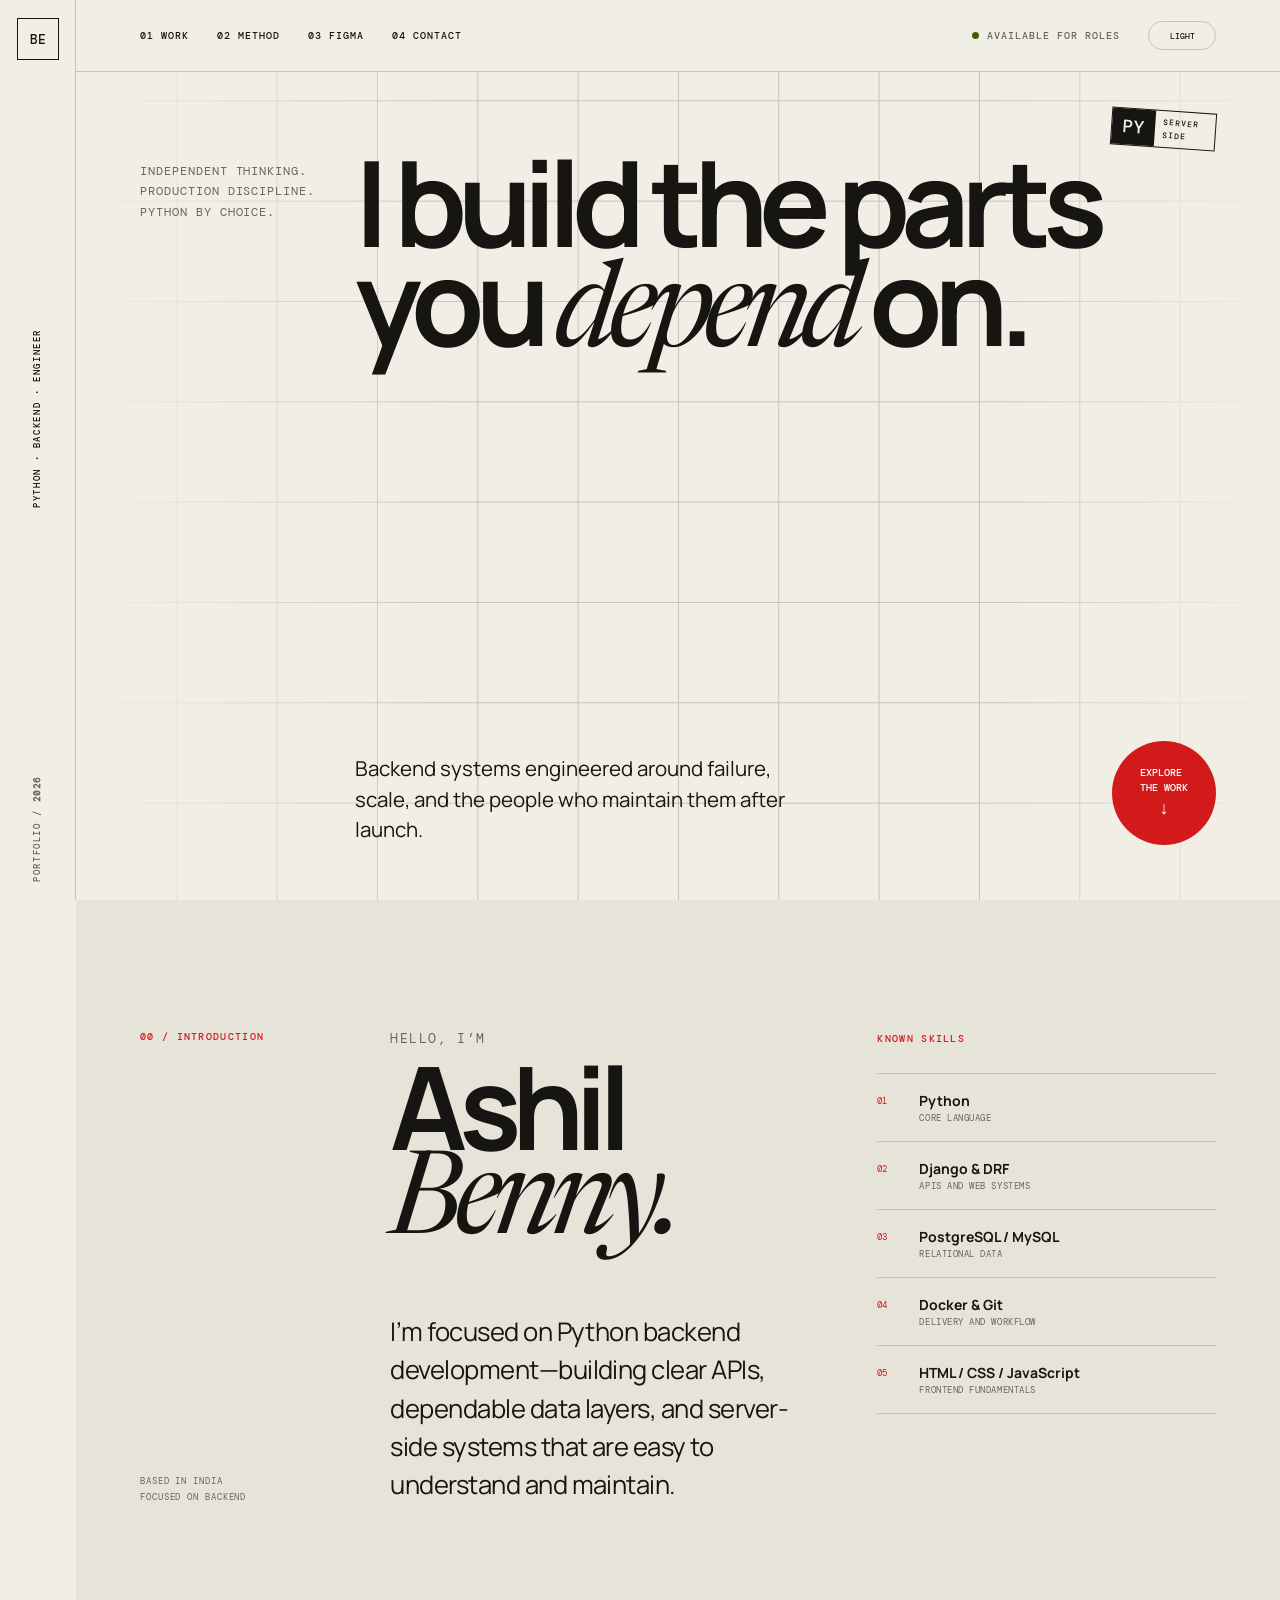
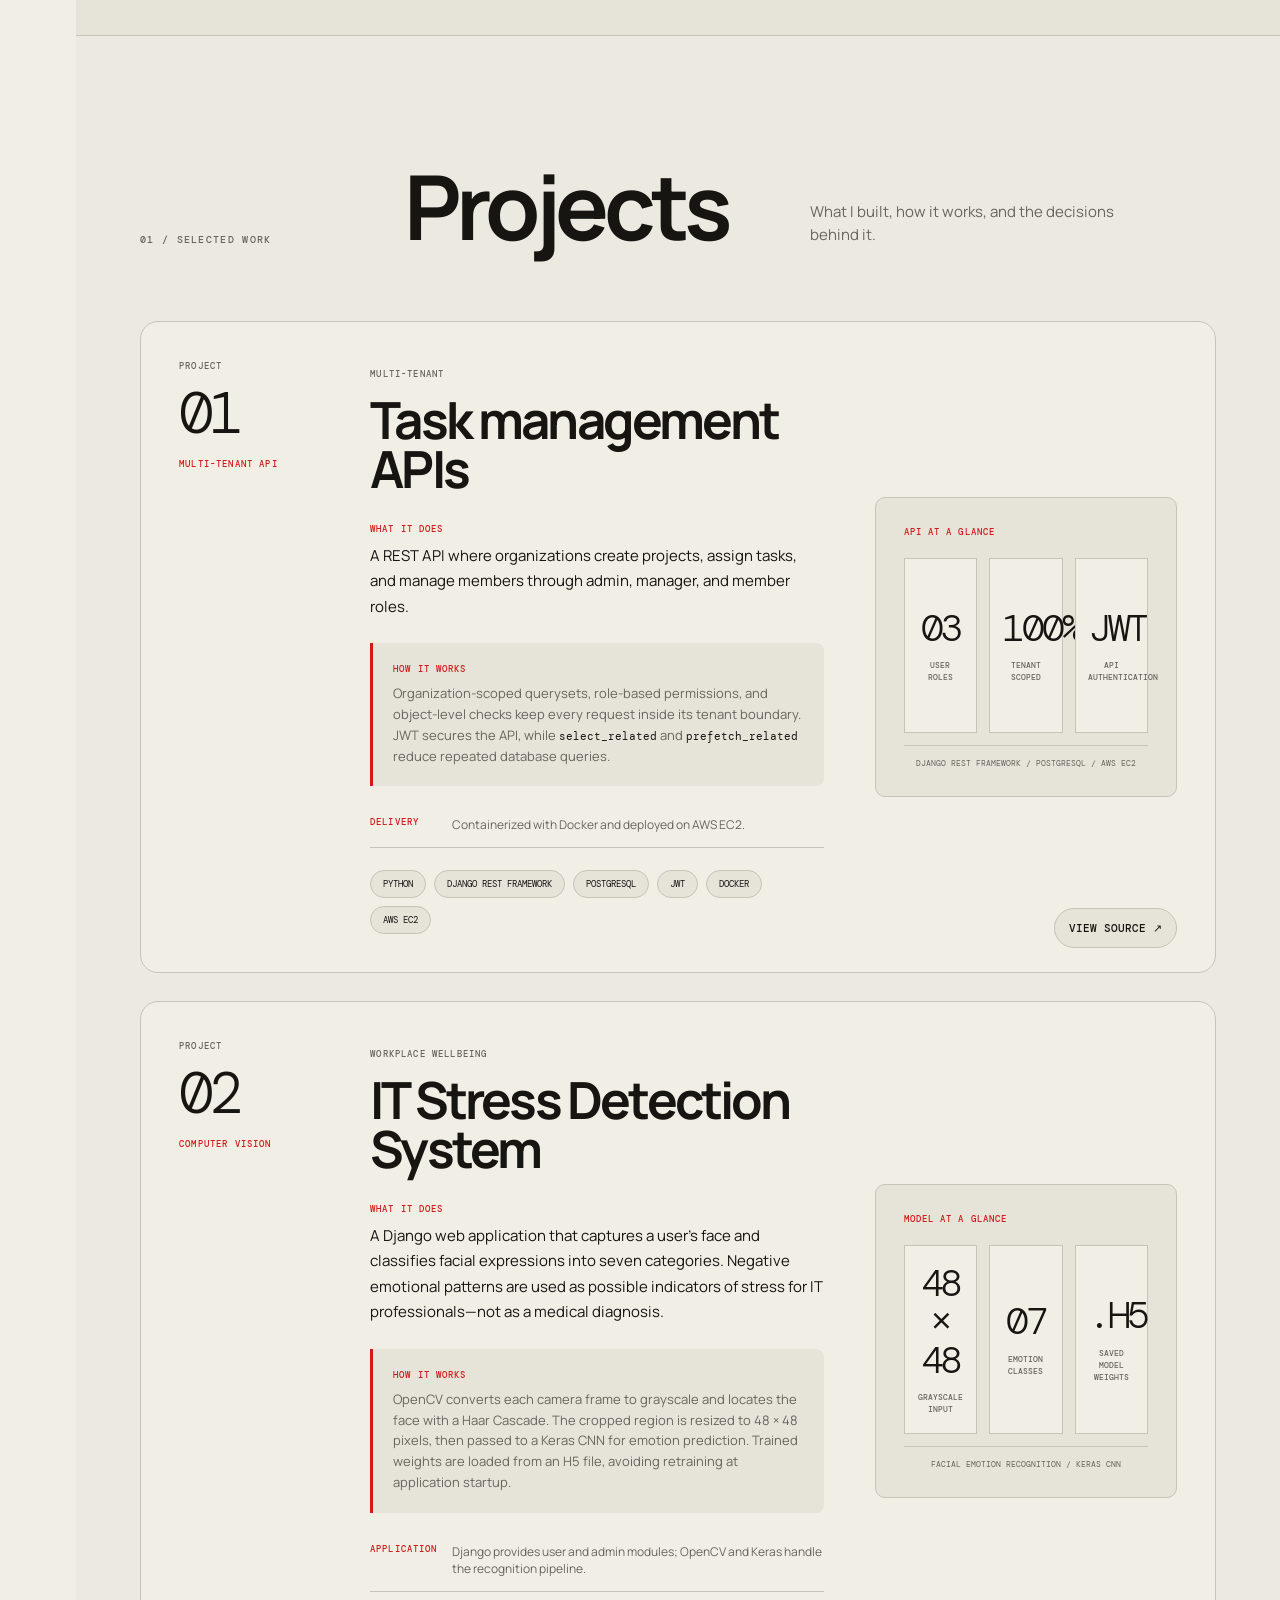
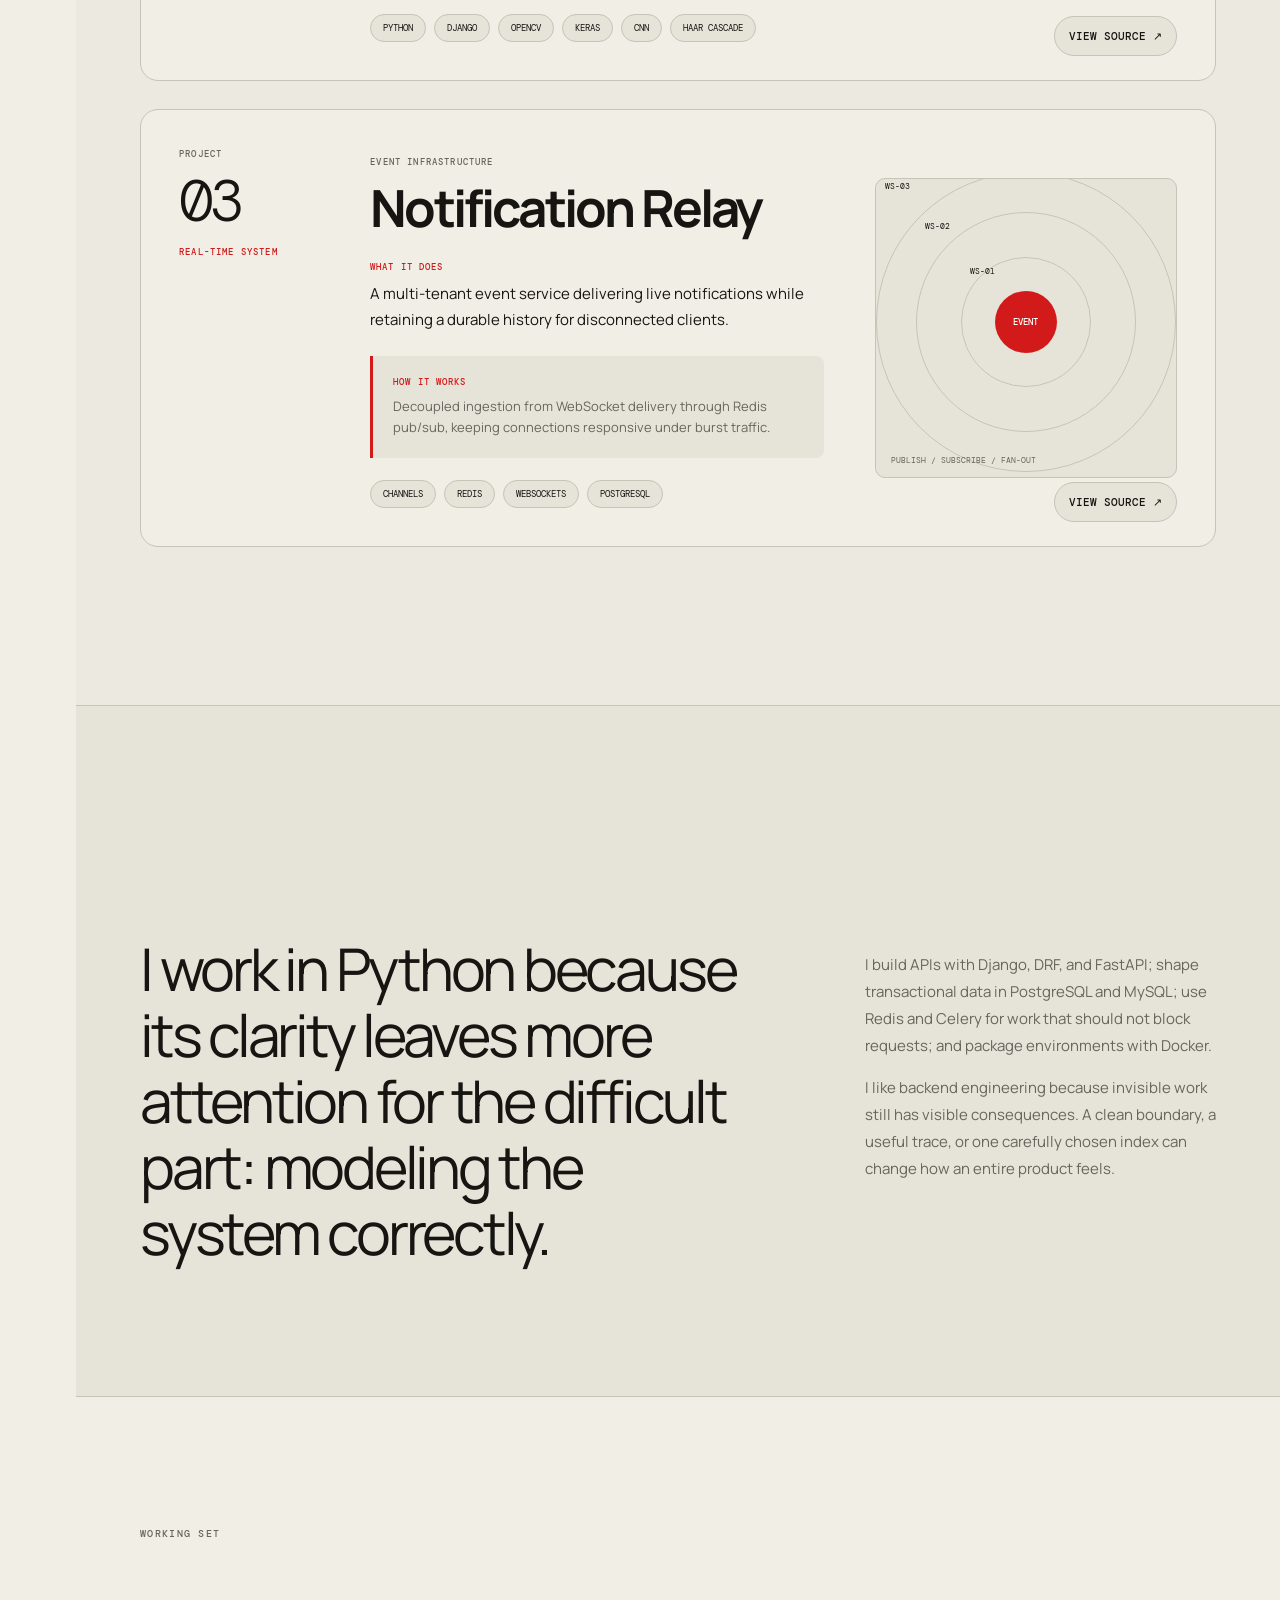
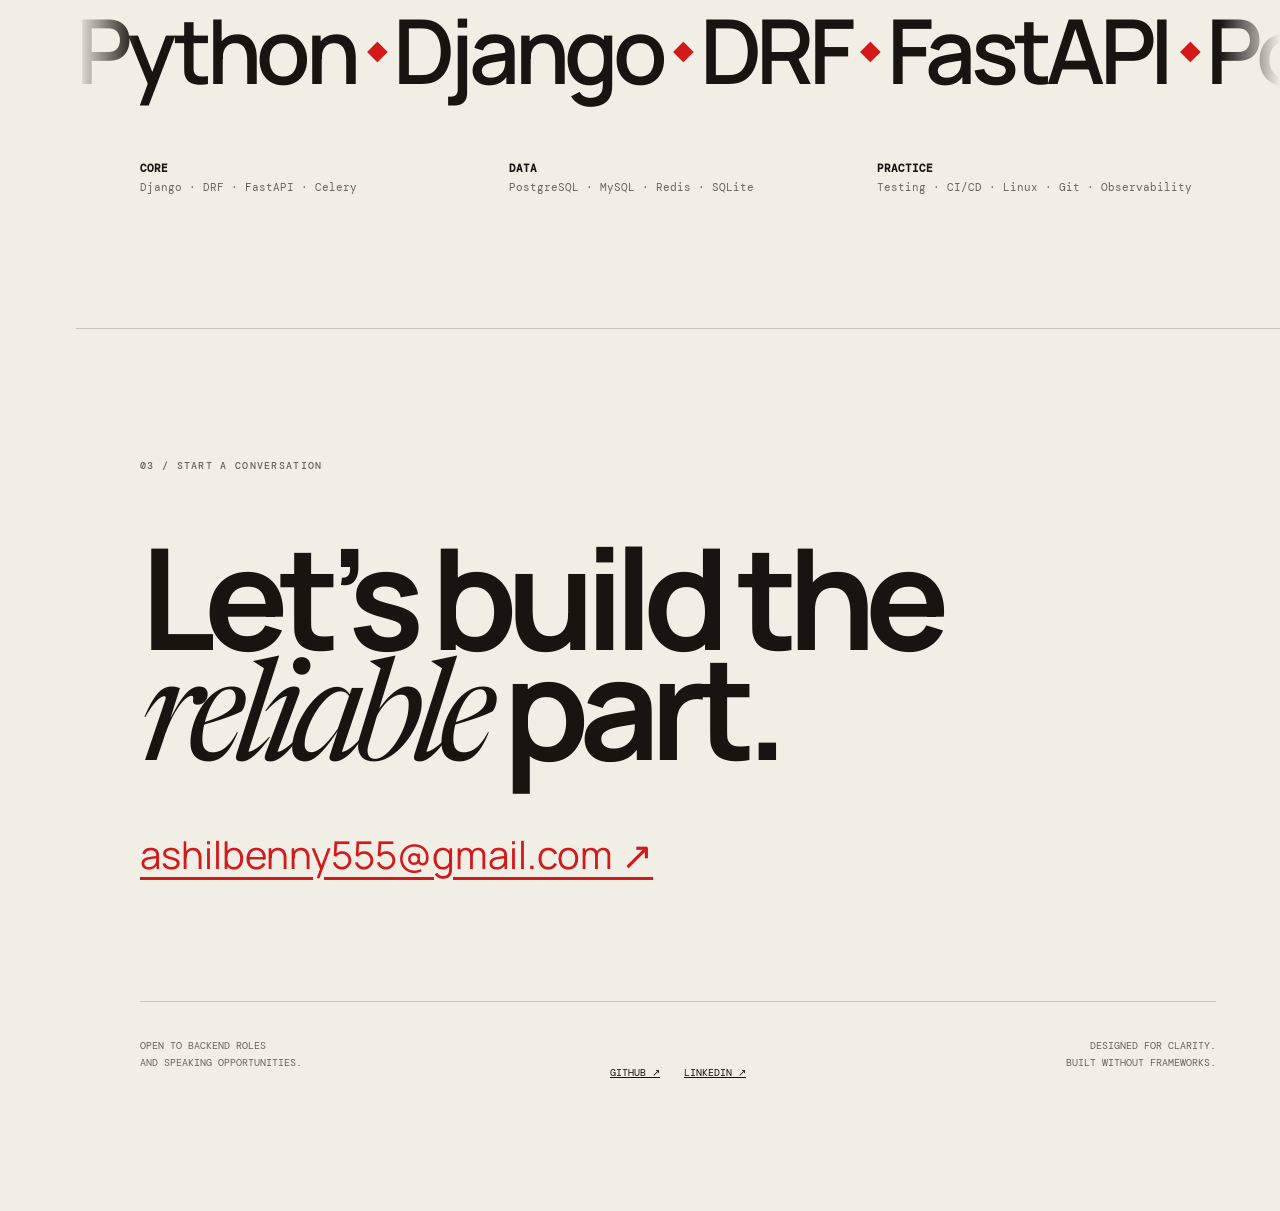
==== index.html @ 603b6c1c "first commit" ====
<!doctype html><html lang="en" data-theme="dark"><head>
<meta charset="UTF-8"><meta name="viewport" content="width=device-width,initial-scale=1"><meta name="description" content="Python backend engineer designing reliable APIs, SaaS platforms, and real-time systems."><meta name="theme-color" content="#11100e"><title>Backend Engineer — Selected Systems</title><link rel="stylesheet" href="styles.css"><script>document.documentElement.dataset.theme=localStorage.getItem('portfolio-theme')||(matchMedia('(prefers-color-scheme:light)').matches?'light':'dark')</script><script src="script.js" defer></script></head><body>
<a class="skip-link" href="#main">Skip to work</a><aside class="rail"><a href="#home">BE</a><p>Python · Backend · Engineer</p><span>Portfolio / <b id="year"></b></span></aside>
<header><nav><a href="#projects">01 Work</a><a href="#about">02 Method</a><a href="designs.html">03 Figma</a><a href="#contact">04 Contact</a></nav><div class="head-actions"><small><i></i> Available for roles</small><button class="theme-toggle" aria-label="Switch theme"><span>LIGHT</span><span>DARK</span></button></div></header>
<main id="main"><section class="hero" id="home"><p class="hero-note reveal">Independent thinking.<br>Production discipline.<br>Python by choice.</p><h1 class="reveal">I build the parts<br>you <em>depend</em> on.</h1><div class="hero-bottom reveal"><p>Backend systems engineered around failure, scale, and the people who maintain them after launch.</p><a href="#projects">Explore<br>the work <b>↓</b></a></div><div class="stamp"><b>PY</b><small>SERVER<br>SIDE</small></div></section>
<!--<section class="manifesto reveal"><p>Not a gallery of interfaces.</p><p>A record of decisions: where data lives, how failures recover, and why the system stays understandable.</p></section> -->
<section class="introduction" id="introduction">
  <div class="intro-label reveal"><p>00 / Introduction</p><span>Based in India<br>Focused on backend</span></div>
  <div class="intro-copy reveal">
    <p class="hello">Hello, I’m</p>
    <h2>Ashil<br><em>Benny.</em></h2>
    <p class="intro-lead">I’m focused on Python backend development—building clear APIs, dependable data layers, and server-side systems that are easy to understand and maintain.</p>
  </div>
  <aside class="known-skills reveal" aria-label="Known skills">
    <p>Known skills</p>
    <ol>
      <li><span>01</span><b>Python</b><small>Core language</small></li>
      <li><span>02</span><b>Django &amp; DRF</b><small>APIs and web systems</small></li>
      <li><span>03</span><b>PostgreSQL / MySQL</b><small>Relational data</small></li>
      <li><span>04</span><b>Docker &amp; Git</b><small>Delivery and workflow</small></li>
      <li><span>05</span><b>HTML / CSS / JavaScript</b><small>Frontend fundamentals</small></li>
    </ol>
  </aside>
</section>
<section class="projects" id="projects"><div class="section-intro project-intro reveal"><p>01 / Selected work</p><h2>Projects</h2><small>What I built, how it works, and the decisions behind it.</small></div>
<article class="case reveal"><div class="case-id"><span>Project</span><strong>01</strong><small>MULTI-TENANT API</small></div><div class="case-copy"><label>Multi-tenant</label><h3>Task management APIs</h3><p class="project-summary"><b>What it does</b>A REST API where organizations create projects, assign tasks, and manage members through admin, manager, and member roles.</p><p class="decision"><b>How it works</b>Organization-scoped querysets, role-based permissions, and object-level checks keep every request inside its tenant boundary. JWT secures the API, while <code>select_related</code> and <code>prefetch_related</code> reduce repeated database queries.</p><div class="delivery-note"><span>Delivery</span><p>Containerized with Docker and deployed on AWS EC2.</p></div><ul aria-label="Technology stack"><li>Python</li><li>Django REST Framework</li><li>PostgreSQL</li><li>JWT</li><li>Docker</li><li>AWS EC2</li></ul></div><div class="map emotion-summary" aria-label="Task management API summary"><p>API at a glance</p><div><strong>03</strong><span>User roles</span></div><div><strong>100%</strong><span>Tenant scoped</span></div><div><strong>JWT</strong><span>API authentication</span></div><small>DJANGO REST FRAMEWORK / POSTGRESQL / AWS EC2</small></div><a class="source" href="https://github.com/Ashil7/task-saas" target="_blank" rel="noreferrer">View source ↗</a></article>
<article class="case reveal"><div class="case-id"><span>Project</span><strong>02</strong><small>COMPUTER VISION</small></div><div class="case-copy"><label>Workplace wellbeing</label><h3>IT Stress Detection System</h3><p class="project-summary"><b>What it does</b>A Django web application that captures a user’s face and classifies facial expressions into seven categories. Negative emotional patterns are used as possible indicators of stress for IT professionals—not as a medical diagnosis.</p><p class="decision"><b>How it works</b>OpenCV converts each camera frame to grayscale and locates the face with a Haar Cascade. The cropped region is resized to 48 × 48 pixels, then passed to a Keras CNN for emotion prediction. Trained weights are loaded from an H5 file, avoiding retraining at application startup.</p><div class="delivery-note"><span>Application</span><p>Django provides user and admin modules; OpenCV and Keras handle the recognition pipeline.</p></div><ul aria-label="Technology stack"><li>Python</li><li>Django</li><li>OpenCV</li><li>Keras</li><li>CNN</li><li>Haar Cascade</li></ul></div><div class="map emotion-summary" aria-label="Emotion recognition model summary"><p>Model at a glance</p><div><strong>48 × 48</strong><span>Grayscale input</span></div><div><strong>07</strong><span>Emotion classes</span></div><div><strong>.H5</strong><span>Saved model weights</span></div><small>FACIAL EMOTION RECOGNITION / KERAS CNN</small></div><a class="source" href="https://github.com/Ashil7/Stress-Detection-in-IT-Professionals." target="_blank" rel="noreferrer">View source ↗</a></article>
<article class="case reveal"><div class="case-id"><span>Project</span><strong>03</strong><small>REAL-TIME SYSTEM</small></div><div class="case-copy"><label>Event infrastructure</label><h3>Notification Relay</h3><p class="project-summary"><b>What it does</b>A multi-tenant event service delivering live notifications while retaining a durable history for disconnected clients.</p><p class="decision"><b>How it works</b>Decoupled ingestion from WebSocket delivery through Redis pub/sub, keeping connections responsive under burst traffic.</p><ul aria-label="Technology stack"><li>Channels</li><li>Redis</li><li>WebSockets</li><li>PostgreSQL</li></ul></div><div class="map pulse" aria-label="Notification fan-out architecture"><strong>EVENT</strong><span class="o1">WS-01</span><span class="o2">WS-02</span><span class="o3">WS-03</span><small>PUBLISH / SUBSCRIBE / FAN-OUT</small></div><a class="source" href="https://github.com/your-username" target="_blank" rel="noreferrer">View source ↗</a></article>
</section>
<section class="method" id="about"><div class="profile reveal"><p>I work in Python because its clarity leaves more attention for the difficult part: modeling the system correctly.</p><div><p>I build APIs with Django, DRF, and FastAPI; shape transactional data in PostgreSQL and MySQL; use Redis and Celery for work that should not block requests; and package environments with Docker.</p><p>I like backend engineering because invisible work still has visible consequences. A clean boundary, a useful trace, or one carefully chosen index can change how an entire product feels.</p></div></div></section>
<section class="toolkit reveal"><p>Working set</p><div class="marquee" tabindex="0" aria-label="Working skills and tools"><div class="marquee-track"><div class="marquee-group"><span>Python</span><i>◆</i><span>Django</span><i>◆</i><span>DRF</span><i>◆</i><span>FastAPI</span><i>◆</i><span>PostgreSQL</span><i>◆</i><span>MySQL</span><i>◆</i><span>Redis</span><i>◆</i><span>Celery</span><i>◆</i><span>Docker</span><i>◆</i><span>AWS</span><i>◆</i><span>Pytest</span><i>◆</i><span>Git</span><i>◆</i></div><div class="marquee-group" aria-hidden="true"><span>Python</span><i>◆</i><span>Django</span><i>◆</i><span>DRF</span><i>◆</i><span>FastAPI</span><i>◆</i><span>PostgreSQL</span><i>◆</i><span>MySQL</span><i>◆</i><span>Redis</span><i>◆</i><span>Celery</span><i>◆</i><span>Docker</span><i>◆</i><span>AWS</span><i>◆</i><span>Pytest</span><i>◆</i><span>Git</span><i>◆</i></div></div></div><aside><p><b>Core</b>Django · DRF · FastAPI · Celery</p><p><b>Data</b>PostgreSQL · MySQL · Redis · SQLite</p><p><b>Practice</b>Testing · CI/CD · Linux · Git · Observability</p></aside></section>
<section class="contact" id="contact"><p>03 / Start a conversation</p><h2>Let’s build the<br><em>reliable</em> part.</h2><a class="email" href="mailto:ashilbenny555@gmail.com">ashilbenny555@gmail.com ↗</a><footer><p>Open to backend roles<br>and speaking opportunities.</p><nav><a href="https://github.com/Ashil7">GitHub ↗</a><a href="https://linkedin.com/in/ashil-benny">LinkedIn ↗</a></nav><p>Designed for clarity.<br>Built without frameworks.</p></footer></section></main></body></html>
---- styles.css ----
@import url('https://fonts.googleapis.com/css2?family=DM+Mono:wght@300;400;500&family=Manrope:wght@400;500;600;700&family=Newsreader:ital,opsz,wght@1,6..72,400&display=swap');
:root{color-scheme:dark;--paper:#11100e;--ink:#f0ede4;--dim:#a6a299;--rule:#37342e;--panel:#191815;--signal:#16bc35;--lime:#c7ff45;--rail:76px;--pad:clamp(24px,5vw,76px)}[data-theme=light]{color-scheme:light;--paper:#f0eee5;--ink:#161511;--dim:#68655d;--rule:#c7c3b7;--panel:#e6e3d9;--signal:#d21a1a;--lime:#405f00}*{box-sizing:border-box}html{scroll-behavior:smooth;scroll-padding-top:80px}body{margin:0;background:var(--paper);color:var(--ink);font-family:Manrope,system-ui,sans-serif;transition:.25s}a{color:inherit}.skip-link{position:fixed;top:-80px;left:90px;z-index:100;background:var(--lime);color:#111;padding:12px}.skip-link:focus{top:12px}.rail{position:fixed;inset:0 auto 0 0;width:var(--rail);z-index:30;border-right:1px solid var(--rule);background:var(--paper);display:flex;align-items:center;flex-direction:column;padding:18px 0}.rail>a{display:grid;place-items:center;width:42px;height:42px;border:1px solid;text-decoration:none;font:500 13px DM Mono}.rail p,.rail>span{writing-mode:vertical-rl;transform:rotate(180deg);text-transform:uppercase;letter-spacing:.18em;font:500 9px/1.4 DM Mono}.rail p{margin:auto}.rail>span{color:var(--dim)}header{position:fixed;left:var(--rail);right:0;top:0;z-index:25;height:72px;border-bottom:1px solid var(--rule);background:color-mix(in srgb,var(--paper) 90%,transparent);backdrop-filter:blur(12px);display:flex;align-items:center;justify-content:space-between;padding:0 var(--pad)}header nav{display:flex;gap:28px}header nav a,header small{font:500 10px DM Mono;text-transform:uppercase;letter-spacing:.1em;text-decoration:none}header nav a:hover{color:var(--signal)}.head-actions{display:flex;align-items:center;gap:28px}.head-actions small{display:flex;gap:8px;align-items:center;color:var(--dim)}.head-actions i{width:7px;height:7px;border-radius:50%;background:var(--lime)}.theme-toggle{position:relative;width:68px;height:29px;border:1px solid var(--rule);border-radius:20px;background:none;color:var(--ink);cursor:pointer;overflow:hidden;font:500 8px DM Mono}.theme-toggle span{position:absolute;inset:0;display:grid;place-items:center;transition:.25s}[data-theme=dark] .theme-toggle span:first-child{transform:translateY(100%)}[data-theme=light] .theme-toggle span:last-child{transform:translateY(-100%)}main{margin-left:var(--rail)}
.hero{position:relative;min-height:100svh;padding:clamp(130px,17vh,190px) var(--pad) 55px;display:grid;grid-template-columns:1fr 4fr;grid-template-rows:1fr auto;overflow:hidden;background-image:linear-gradient(var(--rule) 1px,transparent 1px),linear-gradient(90deg,var(--rule) 1px,transparent 1px);background-size:calc((100vw - var(--rail))/12) calc((100vw - var(--rail))/12)}.hero:before{content:'';position:absolute;inset:0;background:linear-gradient(90deg,var(--paper),transparent 32%,transparent 75%,var(--paper));pointer-events:none}.hero-note,.hero h1,.hero-bottom{position:relative;z-index:1}.hero-note{margin:8px 30px 0 0;color:var(--dim);font:400 clamp(10px,1vw,12px)/1.7 DM Mono;text-transform:uppercase;letter-spacing:.08em}.hero h1{margin:0;max-width:1100px;font-size:clamp(57px,9.3vw,150px);line-height:.83;letter-spacing:-.075em}.hero h1 em,.contact h2 em{font-family:Newsreader,Georgia,serif;font-weight:400}.hero-bottom{grid-column:2;display:flex;justify-content:space-between;align-items:end;margin-top:70px}.hero-bottom>p{max-width:470px;margin:0;font-size:clamp(16px,1.6vw,22px);line-height:1.5}.hero-bottom>a{width:104px;height:104px;flex:none;border-radius:50%;background:var(--signal);color:white;display:flex;flex-direction:column;align-items:center;justify-content:center;text-decoration:none;text-transform:uppercase;font:500 10px/1.5 DM Mono;transition:.25s}.hero-bottom>a:hover{transform:rotate(-8deg) scale(1.05)}.hero-bottom b{font-size:18px}.stamp{position:absolute;right:var(--pad);top:110px;width:105px;height:38px;display:flex;border:1px solid;transform:rotate(4deg)}.stamp b{display:grid;place-items:center;width:43px;background:var(--ink);color:var(--paper);font:500 18px DM Mono}.stamp small{padding:5px 8px;font:500 8px/1.6 DM Mono;letter-spacing:.12em}.manifesto{display:grid;grid-template-columns:1fr 2fr;border-block:1px solid var(--rule);padding:32px var(--pad);gap:50px;background:var(--lime);color:#15180d}.manifesto p{margin:0}.manifesto p:first-child{text-transform:uppercase;font:500 10px DM Mono;letter-spacing:.12em}.manifesto p:last-child{font-size:clamp(20px,2.5vw,34px);line-height:1.25;letter-spacing:-.03em}
.introduction{display:grid;grid-template-columns:.55fr 1.25fr 1fr;gap:clamp(30px,5vw,80px);padding:130px var(--pad);border-bottom:1px solid var(--rule);background:var(--panel)}.intro-label{display:flex;flex-direction:column;justify-content:space-between}.intro-label p,.known-skills>p{margin:0;text-transform:uppercase;letter-spacing:.13em;color:var(--signal);font:500 10px DM Mono}.intro-label span{color:var(--dim);text-transform:uppercase;font:400 9px/1.7 DM Mono;letter-spacing:.1em}.hello{margin:0 0 18px;color:var(--dim);font:400 13px DM Mono;text-transform:uppercase;letter-spacing:.12em}.intro-copy h2{margin:0;font-size:clamp(68px,9vw,132px);line-height:.72;letter-spacing:-.075em}.intro-copy h2 em{font-family:Newsreader,Georgia,serif;font-weight:400}.intro-lead{max-width:650px;margin:65px 0 0;font-size:clamp(18px,2vw,26px);line-height:1.5;letter-spacing:-.02em}.known-skills{padding-top:2px}.known-skills ol{margin:28px 0 0;padding:0;list-style:none;border-top:1px solid var(--rule)}.known-skills li{display:grid;grid-template-columns:30px 1fr;gap:2px 12px;padding:17px 0;border-bottom:1px solid var(--rule)}.known-skills li span{grid-row:1/3;color:var(--signal);font:400 9px DM Mono;padding-top:4px}.known-skills li b{font-size:14px}.known-skills li small{color:var(--dim);font:400 9px DM Mono;text-transform:uppercase;letter-spacing:.06em}.projects,.method,.toolkit,.speaking,.contact{padding:130px var(--pad)}.section-intro{display:grid;grid-template-columns:1fr 2fr 1fr;align-items:end;margin-bottom:75px}.section-intro>p,.toolkit>p,.speaking>p,.contact>p{margin:0;text-transform:uppercase;letter-spacing:.13em;color:var(--dim);font:500 10px DM Mono}.section-intro h2{margin:0;font-size:clamp(52px,7vw,100px);line-height:.9;letter-spacing:-.06em}.section-intro small{color:var(--dim)}.case{position:relative;min-height:530px;display:grid;grid-template-columns:.65fr 1.35fr 1.2fr;border-top:1px solid var(--rule);padding:38px 0 70px;gap:clamp(25px,4vw,65px)}.case-id{display:flex;flex-direction:column}.case-id span,.case-id small,.case-copy label{font:500 9px DM Mono;text-transform:uppercase;letter-spacing:.13em;color:var(--dim)}.case-id strong{font:300 clamp(52px,7vw,92px)/1 DM Mono;letter-spacing:-.08em;margin:10px 0}.case-id small{color:var(--signal)}.case-copy h3{margin:20px 0 24px;font-size:clamp(36px,4.5vw,66px);line-height:.95;letter-spacing:-.055em}.case-copy>p:not(.decision){font-size:16px;line-height:1.65}.decision{margin-top:32px;padding:20px 0;border-block:1px solid var(--rule);color:var(--dim);font-size:13px;line-height:1.6}.decision b{display:block;color:var(--signal);text-transform:uppercase;letter-spacing:.12em;font:500 9px DM Mono;margin-bottom:8px}.case-copy ul{display:flex;flex-wrap:wrap;gap:8px;margin:25px 0 0;padding:0;list-style:none}.case-copy li{border:1px solid var(--rule);border-radius:30px;padding:7px 12px;font:400 9px DM Mono;text-transform:uppercase}.map{position:relative;min-height:330px;border:1px solid var(--rule);background-color:var(--panel);background-image:radial-gradient(var(--rule) .7px,transparent .7px);background-size:14px 14px}.source{position:absolute;right:0;bottom:22px;font:500 11px DM Mono;text-transform:uppercase;text-underline-offset:6px}.flow span{position:absolute;padding:8px 10px;border:1px solid;background:var(--panel);font:500 8px DM Mono}.flow span:nth-of-type(1){left:7%;top:20%}.flow span:nth-of-type(2){left:41%;top:20%;color:var(--signal)}.flow span:nth-of-type(3){right:7%;top:20%}.flow span:nth-of-type(4){left:41%;bottom:21%}.flow span:nth-of-type(5){right:7%;bottom:21%}.flow i{position:absolute;top:25%;left:25%;width:16%;border-top:1px solid}.flow i:nth-of-type(2){left:57%;width:20%}.flow>b{position:absolute;left:49%;top:29%;height:45%;border-left:1px solid}.map>small{position:absolute;left:15px;bottom:12px;font:8px DM Mono;color:var(--dim)}.pulse>strong{position:absolute;left:50%;top:48%;transform:translate(-50%,-50%);display:grid;place-items:center;width:62px;height:62px;border-radius:50%;background:var(--signal);color:white;font:500 9px DM Mono}.pulse>span{position:absolute;left:50%;top:48%;transform:translate(-50%,-50%);border:1px solid var(--rule);border-radius:50%;font:8px DM Mono;padding:8px}.pulse .o1{width:130px;height:130px}.pulse .o2{width:220px;height:220px}.pulse .o3{width:300px;height:300px}.tenants{display:grid;grid-template-rows:1fr auto 1fr;padding:30px}.tenants>span{display:flex;flex-direction:column;justify-content:center;font:500 13px DM Mono}.tenants>span:last-child{text-align:right}.tenants span small{margin-top:15px;color:var(--dim);font:8px DM Mono}.tenants>b{padding:8px;background:var(--signal);color:white;text-align:center;font:500 8px DM Mono;letter-spacing:.15em}.placeholder{color:var(--dim);font:10px DM Mono}
.method{border-top:1px solid var(--rule);background:var(--panel)}.principles{display:grid;grid-template-columns:repeat(3,1fr);border-block:1px solid var(--rule)}.principles article{padding:35px 35px 35px 0;border-right:1px solid var(--rule)}.principles article+article{padding-left:35px}.principles article:last-child{border:0}.principles span{color:var(--signal);font:500 10px DM Mono}.principles h3{margin:50px 0 15px;font-size:24px}.principles p{color:var(--dim);font-size:14px;line-height:1.65}.profile{display:grid;grid-template-columns:1.7fr 1fr;gap:clamp(50px,10vw,160px);padding-top:100px}.profile>p{margin:0;font-size:clamp(32px,4.6vw,68px);line-height:1.12;letter-spacing:-.055em}.profile>div{color:var(--dim);font-size:15px;line-height:1.8}.toolkit{overflow:hidden;border-block:1px solid var(--rule)}.toolkit>div{width:max-content;margin:50px 0;font-size:clamp(46px,7vw,100px);font-weight:600;letter-spacing:-.06em;white-space:nowrap}.toolkit i{margin:0 .35em;color:var(--signal);font:normal .3em DM Mono}.toolkit aside{display:grid;grid-template-columns:repeat(3,1fr);gap:30px}.toolkit aside p{margin:0;color:var(--dim);font:11px/1.8 DM Mono}.toolkit aside b{display:block;color:var(--ink);text-transform:uppercase}.speaking{background:var(--signal);color:white;position:relative}.speaking>p{color:#fff9}.speaking h2{max-width:1000px;margin:55px 0 40px;font-size:clamp(48px,8vw,116px);line-height:.87;letter-spacing:-.065em}.speaking>small{display:block;max-width:570px;font-size:17px;line-height:1.6}.speaking>a{position:absolute;right:var(--pad);bottom:130px;width:135px;height:135px;border:1px solid white;border-radius:50%;display:grid;place-items:center;text-decoration:none;font:500 11px DM Mono;text-transform:uppercase}.contact{min-height:85vh;display:flex;flex-direction:column;justify-content:center}.contact h2{margin:70px 0 45px;font-size:clamp(65px,11vw,170px);line-height:.78;letter-spacing:-.075em}.email{width:max-content;color:var(--signal);font-size:clamp(20px,3vw,40px);text-underline-offset:8px}.contact footer{display:grid;grid-template-columns:1fr 1fr 1fr;align-items:end;margin-top:120px;padding-top:25px;border-top:1px solid var(--rule);color:var(--dim);font:10px/1.7 DM Mono;text-transform:uppercase}.contact footer nav{display:flex;gap:24px;justify-content:center}.contact footer nav a{color:var(--ink)}.contact footer p:last-child{text-align:right}.reveal{opacity:0;transform:translateY(18px);transition:.6s}.reveal.visible{opacity:1;transform:none}:focus-visible{outline:2px solid var(--signal);outline-offset:4px}
@media(max-width:980px){:root{--rail:0px}.rail{display:none}header{left:0}.hero{grid-template-columns:1fr}.hero h1,.hero-bottom{grid-column:1}.introduction{grid-template-columns:.35fr 1fr}.known-skills{grid-column:2}.case{grid-template-columns:.35fr 1fr}.case .map{grid-column:2}.profile{grid-template-columns:1fr}.speaking>a{position:static;margin-top:50px}.section-intro{grid-template-columns:1fr 2fr}.section-intro small{display:none}}
@media(max-width:650px){header{height:64px;padding:0 16px}header nav{gap:14px}header nav a{font-size:8px}.head-actions small{display:none}.hero{padding:120px 18px 38px;display:block;background-size:60px 60px}.hero h1{margin-top:55px;font-size:clamp(51px,17vw,84px)}.hero-bottom{margin-top:60px;gap:20px}.hero-bottom>p{font-size:14px}.hero-bottom>a{width:86px;height:86px}.stamp{right:18px;top:82px}.manifesto{grid-template-columns:1fr;padding:25px 18px;gap:18px}.introduction{display:block;padding:85px 18px}.intro-label span{display:none}.intro-copy{margin-top:52px}.intro-copy h2{font-size:clamp(70px,24vw,110px)}.intro-lead{margin-top:55px}.known-skills{margin-top:70px}.projects,.method,.toolkit,.speaking,.contact{padding:85px 18px}.section-intro{display:block;margin-bottom:50px}.section-intro h2{margin-top:25px}.case{display:block;min-height:0;padding-bottom:90px}.case-id{margin-bottom:30px}.case-id strong{font-size:48px}.case-copy h3{font-size:43px}.map{margin-top:35px;min-height:300px}.source{bottom:35px}.pulse .o3{width:270px;height:270px}.principles{grid-template-columns:1fr}.principles article,.principles article+article{padding:30px 0;border:0;border-bottom:1px solid var(--rule)}.principles h3{margin-top:25px}.profile{padding-top:65px}.toolkit aside{grid-template-columns:1fr}.speaking>a{width:105px;height:105px}.contact footer{grid-template-columns:1fr}.contact footer nav{justify-content:flex-start;margin-top:25px}.contact footer p:last-child{display:none}}
@media(prefers-reduced-motion:reduce){html{scroll-behavior:auto}.reveal{opacity:1;transform:none}*{transition-duration:.01ms!important}}
.delivery-note{display:grid;grid-template-columns:70px 1fr;gap:12px;margin-top:16px;padding:13px 0;border-bottom:1px solid var(--rule)}.delivery-note span{color:var(--signal);font:500 9px DM Mono;text-transform:uppercase;letter-spacing:.12em}.delivery-note p{margin:0;color:var(--dim);font-size:12px}.decision code{color:var(--ink);font:400 11px DM Mono}
.projects{background:color-mix(in srgb,var(--panel) 38%,var(--paper))}.project-intro{grid-template-columns:.65fr 1fr 1fr}.project-intro small{max-width:330px;font-size:15px;line-height:1.55}.case{min-height:0;margin-bottom:28px;padding:38px;border:1px solid var(--rule);border-radius:18px;background:var(--paper);grid-template-columns:140px minmax(300px,1.35fr) minmax(260px,.9fr);gap:clamp(28px,4vw,64px);transition:border-color .2s,transform .2s}.case:hover{border-color:color-mix(in srgb,var(--signal) 60%,var(--rule));transform:translateY(-2px)}.case-id strong{font-size:58px;margin:12px 0 16px}.case-copy{max-width:680px}.case-copy h3{margin:13px 0 30px;font-size:clamp(35px,4vw,58px)}.project-summary{margin:0 0 24px!important;font-size:15px!important;line-height:1.7!important}.project-summary>b,.decision>b{display:block;margin-bottom:8px;color:var(--signal);font:500 9px DM Mono;text-transform:uppercase;letter-spacing:.12em}.decision{margin:0;padding:20px;background:var(--panel);border:0;border-left:3px solid var(--signal);border-radius:0 8px 8px 0}.case-copy ul{margin-top:22px}.case-copy li{background:var(--panel)}.case .map{align-self:center;min-height:300px;border-radius:10px;overflow:hidden}.source{right:38px;bottom:24px;display:inline-flex;align-items:center;min-height:40px;padding:0 14px;border:1px solid var(--rule);border-radius:30px;text-decoration:none;background:var(--panel);transition:.2s}.source:hover{background:var(--signal);border-color:var(--signal);color:white}.delivery-note{padding:14px 0;margin-top:16px}
@media(max-width:1100px){.case{grid-template-columns:100px 1fr}.case .map{grid-column:2}.source{right:38px}}
@media(max-width:650px){.project-intro small{display:block;margin-top:18px}.case{display:block;padding:24px;margin-bottom:20px}.case-id{display:grid;grid-template-columns:auto 1fr;align-items:center;margin-bottom:30px}.case-id span{grid-column:1}.case-id strong{grid-column:1;margin:5px 18px 0 0;font-size:42px}.case-id small{grid-column:2;grid-row:2}.case-copy h3{font-size:39px;margin-bottom:25px}.decision{padding:17px}.case .map{min-height:260px}.source{position:static;margin-top:22px}.delivery-note{grid-template-columns:60px 1fr}}
.toolkit>.marquee{width:auto;margin:48px calc(var(--pad) * -1);overflow:hidden;font-size:clamp(46px,7vw,100px);font-weight:600;letter-spacing:-.06em;white-space:nowrap;mask-image:linear-gradient(90deg,transparent,#000 5%,#000 95%,transparent)}.marquee-track{display:flex;width:max-content;animation:working-set-scroll 38s linear infinite;will-change:transform}.marquee-group{display:flex;align-items:center;flex-shrink:0}.marquee-group span{display:inline-block}.marquee-group i{margin:0 .4em;color:var(--signal);font:normal .3em DM Mono}.marquee:hover .marquee-track,.marquee:focus .marquee-track{animation-play-state:paused}@keyframes working-set-scroll{to{transform:translateX(-50%)}}
@media(max-width:650px){.toolkit>.marquee{margin:38px -18px;font-size:clamp(48px,16vw,72px)}.marquee-track{animation-duration:28s}}
@media(prefers-reduced-motion:reduce){.toolkit>.marquee{overflow-x:auto;mask-image:none}.marquee-track{animation:none}.marquee-group[aria-hidden=true]{display:none}}

/* Figma design archive */
.design-page main{overflow:hidden}.design-hero{position:relative;min-height:100svh;padding:150px var(--pad) 65px;display:grid;grid-template-columns:.7fr 2fr;align-content:center;background:var(--paper)}.design-hero>p{align-self:start;color:var(--dim);font:500 10px/1.7 DM Mono;text-transform:uppercase;letter-spacing:.12em}.design-hero h1{margin:0;font-size:clamp(75px,12vw,185px);line-height:.72;letter-spacing:-.085em}.design-hero h1 em,.design-contact h2 em{font-family:Newsreader,Georgia,serif;font-weight:400;color:var(--signal)}.design-hero-foot{grid-column:2;display:flex;justify-content:space-between;align-items:end;margin-top:90px}.design-hero-foot p{max-width:570px;margin:0;font-size:clamp(17px,1.7vw,23px);line-height:1.55}.design-hero-foot span{color:var(--dim);font:500 9px DM Mono;letter-spacing:.1em}.cursor-mark{position:absolute;right:10%;top:20%;color:var(--signal);font-size:35px;transform:rotate(-8deg)}.cursor-mark b{display:block;margin-left:22px;padding:5px 8px;background:var(--signal);color:white;font:500 8px DM Mono;letter-spacing:.1em}
.design-gallery{padding:125px var(--pad);background:var(--panel)}.design-heading{display:grid;grid-template-columns:.7fr 1fr 1fr;align-items:end;margin-bottom:85px}.design-heading>p,.design-process>p{margin:0;color:var(--signal);font:500 10px DM Mono;text-transform:uppercase;letter-spacing:.12em}.design-heading h2{margin:0;font-size:clamp(54px,7vw,100px);line-height:.9;letter-spacing:-.06em}.design-heading>span{max-width:320px;color:var(--dim);font-size:13px;line-height:1.6}.design-project{display:grid;grid-template-columns:.65fr 1.35fr;gap:clamp(40px,7vw,110px);padding:60px 0 110px;border-top:1px solid var(--rule)}.design-project.reverse .design-meta{order:2}.design-project.reverse .design-preview{order:1}.design-meta>span{color:var(--signal);font:500 9px DM Mono;text-transform:uppercase;letter-spacing:.12em}.design-meta h3{margin:25px 0;font-size:clamp(38px,4.5vw,65px);line-height:.95;letter-spacing:-.05em}.design-meta>p{color:var(--dim);line-height:1.7}.design-meta ul{display:flex;flex-wrap:wrap;gap:8px;margin:28px 0 45px;padding:0;list-style:none}.design-meta li{padding:7px 11px;border:1px solid var(--rule);border-radius:30px;font:500 8px DM Mono;text-transform:uppercase}.design-meta>a{font:500 10px DM Mono;text-transform:uppercase;text-underline-offset:6px}.design-preview{position:relative;min-height:560px;overflow:hidden;border:1px solid var(--rule);border-radius:4px}.preview-label{position:absolute;left:14px;bottom:12px;color:#ffffffaa;font:500 8px DM Mono;letter-spacing:.12em}
.preview-finance{display:grid;place-items:center;background:#ed5c3b}.mock-window{width:82%;height:72%;display:grid;grid-template-columns:17% 1fr;background:#f4f1e8;color:#191814;box-shadow:0 30px 80px #68231255;transform:rotate(-2deg)}.mock-sidebar{padding:25px 16px;background:#1d1d1b;display:flex;flex-direction:column;gap:22px;color:white}.mock-sidebar b{margin-bottom:20px}.mock-sidebar i{display:block;width:70%;border-top:5px solid #777}.mock-content{padding:35px}.mock-content small{font:8px DM Mono}.mock-content h4{margin:10px 0 25px;font-size:22px}.balance{padding:18px;background:white;display:grid;grid-template-columns:1fr auto}.balance span{font-size:9px}.balance strong{grid-row:2;font-size:24px}.balance b{grid-row:2;color:#399363}.chart{height:100px;display:flex;align-items:end;gap:8px;margin:22px 0}.chart i{flex:1;background:#191814}.chart i:nth-child(1){height:30%}.chart i:nth-child(2){height:60%}.chart i:nth-child(3){height:45%}.chart i:nth-child(4){height:80%}.chart i:nth-child(5){height:62%}.chart i:nth-child(6){height:90%}.chart i:nth-child(7){height:75%}.mock-rows span{display:block;margin:10px 0;border-top:8px solid #d8d4ca}
.preview-mobile{display:flex;align-items:center;justify-content:center;gap:30px;background:#b9ff58}.phone{width:190px;height:390px;padding:25px 20px;border:7px solid #171713;border-radius:30px;background:#f6f3eb;color:#171713;box-shadow:0 25px 50px #42620d40}.phone.two{transform:translateY(35px);background:#171713;color:white}.phone small{font:7px DM Mono}.phone h4{font-size:27px;margin:38px 0 5px}.phone p{font-size:9px;color:#777}.phone>b{display:block;margin:35px 0 15px;font-size:11px}.phone>i{display:block;height:45px;margin:8px 0;border-radius:8px;background:#dedbd2}.timer{margin:65px 0;text-align:center;font-size:38px}.phone button{width:100%;padding:12px;border:0;border-radius:20px;background:#b9ff58}
.preview-board{padding:9%;background:#5868e9;color:white}.board-head{display:flex;justify-content:space-between;margin-bottom:50px}.board-head>b{font-size:25px}.board-head span{font:9px DM Mono}.board-cols{display:grid;grid-template-columns:repeat(3,1fr);gap:12px}.board-cols>div{padding:15px;background:#ffffff18;border:1px solid #ffffff28}.board-cols b{font:8px DM Mono}.board-cols i{display:block;height:75px;margin-top:12px;background:#f5f1e8;border-radius:4px}.board-cols div:nth-child(2) i:first-of-type{background:#b9ff58}.board-cols div:nth-child(3) i:first-of-type{background:#ff7d5f}
.design-process{padding:130px var(--pad);border-top:1px solid var(--rule)}.design-process h2{margin:55px 0 80px;font-size:clamp(50px,7vw,105px);line-height:.9;letter-spacing:-.065em}.design-process ol{display:grid;grid-template-columns:repeat(4,1fr);margin:0;padding:0;list-style:none;border-block:1px solid var(--rule)}.design-process li{padding:28px;border-right:1px solid var(--rule)}.design-process li:last-child{border:0}.design-process li span{color:var(--signal);font:10px DM Mono}.design-process li b{display:block;margin:65px 0 16px;font-size:21px}.design-process li p{color:var(--dim);font-size:13px;line-height:1.6}.design-contact{min-height:90vh;padding:130px var(--pad);display:flex;flex-direction:column;justify-content:center;background:var(--signal);color:white}.design-contact>p{font:500 10px DM Mono;text-transform:uppercase;letter-spacing:.12em}.design-contact h2{margin:50px 0;font-size:clamp(70px,12vw,180px);line-height:.75;letter-spacing:-.08em}.design-contact h2 em{color:white}.design-contact>a{font-size:clamp(22px,3vw,40px);text-underline-offset:8px}.design-contact footer{display:flex;justify-content:space-between;margin-top:100px;padding-top:25px;border-top:1px solid #ffffff55;font:500 9px DM Mono;text-transform:uppercase}
@media(max-width:900px){.design-hero{grid-template-columns:1fr}.design-hero h1,.design-hero-foot{grid-column:1}.design-hero>p{margin-bottom:60px}.design-heading{grid-template-columns:1fr 2fr}.design-heading>span{display:none}.design-project{grid-template-columns:1fr}.design-project.reverse .design-meta,.design-project.reverse .design-preview{order:initial}.design-preview{min-height:500px}.design-process ol{grid-template-columns:1fr 1fr}.design-process li:nth-child(2){border-right:0}}
@media(max-width:650px){.design-page header nav a:nth-child(3){display:none}.design-hero{padding:125px 18px 65px}.design-hero h1{font-size:clamp(68px,23vw,105px)}.design-hero-foot{display:block;margin-top:70px}.design-hero-foot span{display:block;margin-top:35px}.cursor-mark{top:16%;right:12%}.design-gallery,.design-process,.design-contact{padding:85px 18px}.design-heading{display:block;margin-bottom:55px}.design-heading h2{margin-top:25px}.design-project{padding:45px 0 75px}.design-preview{min-height:390px}.mock-window{width:92%;height:76%}.mock-content{padding:20px}.preview-mobile{gap:8px}.phone{width:145px;height:320px;padding:18px 14px}.phone h4{font-size:20px}.timer{margin:50px 0;font-size:28px}.preview-board{padding:7%}.board-head span{display:none}.board-cols{gap:6px}.board-cols>div{padding:8px}.board-cols i{height:55px}.design-process ol{grid-template-columns:1fr}.design-process li,.design-process li:nth-child(2){border:0;border-bottom:1px solid var(--rule);padding:28px 0}.design-process li b{margin-top:30px}.design-contact footer{flex-direction:column;gap:20px}}
.emotion-pipeline{display:grid;grid-template-columns:1fr auto 1fr;grid-template-rows:1fr 1fr auto;gap:12px;align-items:center;padding:28px}.emotion-pipeline>div{align-self:stretch;display:flex;flex-direction:column;justify-content:center;padding:16px;border:1px solid var(--rule);background:var(--paper)}.emotion-pipeline>div:nth-of-type(3),.emotion-pipeline>div:nth-of-type(4){grid-row:2}.emotion-pipeline>div:nth-of-type(3){grid-column:1}.emotion-pipeline>div:nth-of-type(4){grid-column:3}.emotion-pipeline>i{color:var(--signal);font-style:normal}.emotion-pipeline>i:nth-of-type(2){grid-column:3;grid-row:1;align-self:end;transform:rotate(90deg) translateX(12px)}.emotion-pipeline>i:nth-of-type(3){grid-column:2;grid-row:2}.emotion-pipeline div span{color:var(--signal);font:500 8px DM Mono}.emotion-pipeline div b{margin:7px 0;font:500 12px DM Mono}.emotion-pipeline div small{color:var(--dim);font:8px DM Mono}.emotion-pipeline>strong{grid-column:1/-1;padding-top:14px;border-top:1px solid var(--rule);color:var(--dim);font:500 8px DM Mono;letter-spacing:.1em;text-align:center}
@media(max-width:650px){.emotion-pipeline{padding:18px;gap:8px}.emotion-pipeline>div{padding:11px}.emotion-pipeline div b{font-size:10px}}
.emotion-summary{display:grid;grid-template-columns:repeat(3,1fr);grid-template-rows:auto 1fr auto;gap:12px;padding:28px}.emotion-summary>p{grid-column:1/-1;margin:0 0 8px;color:var(--signal);font:500 9px DM Mono;text-transform:uppercase;letter-spacing:.12em}.emotion-summary>div{display:flex;flex-direction:column;justify-content:center;min-width:0;padding:18px 12px;border:1px solid var(--rule);background:var(--paper);text-align:center}.emotion-summary strong{font:300 clamp(25px,3vw,43px)/1 DM Mono;letter-spacing:-.08em}.emotion-summary div span{margin-top:12px;color:var(--dim);font:500 8px/1.5 DM Mono;text-transform:uppercase}.emotion-summary>small{grid-column:1/-1;position:static!important;padding-top:12px;border-top:1px solid var(--rule);text-align:center}@media(max-width:650px){.emotion-summary{padding:18px;gap:7px}.emotion-summary>div{padding:15px 6px}.emotion-summary strong{font-size:24px}.emotion-summary div span{font-size:7px}}
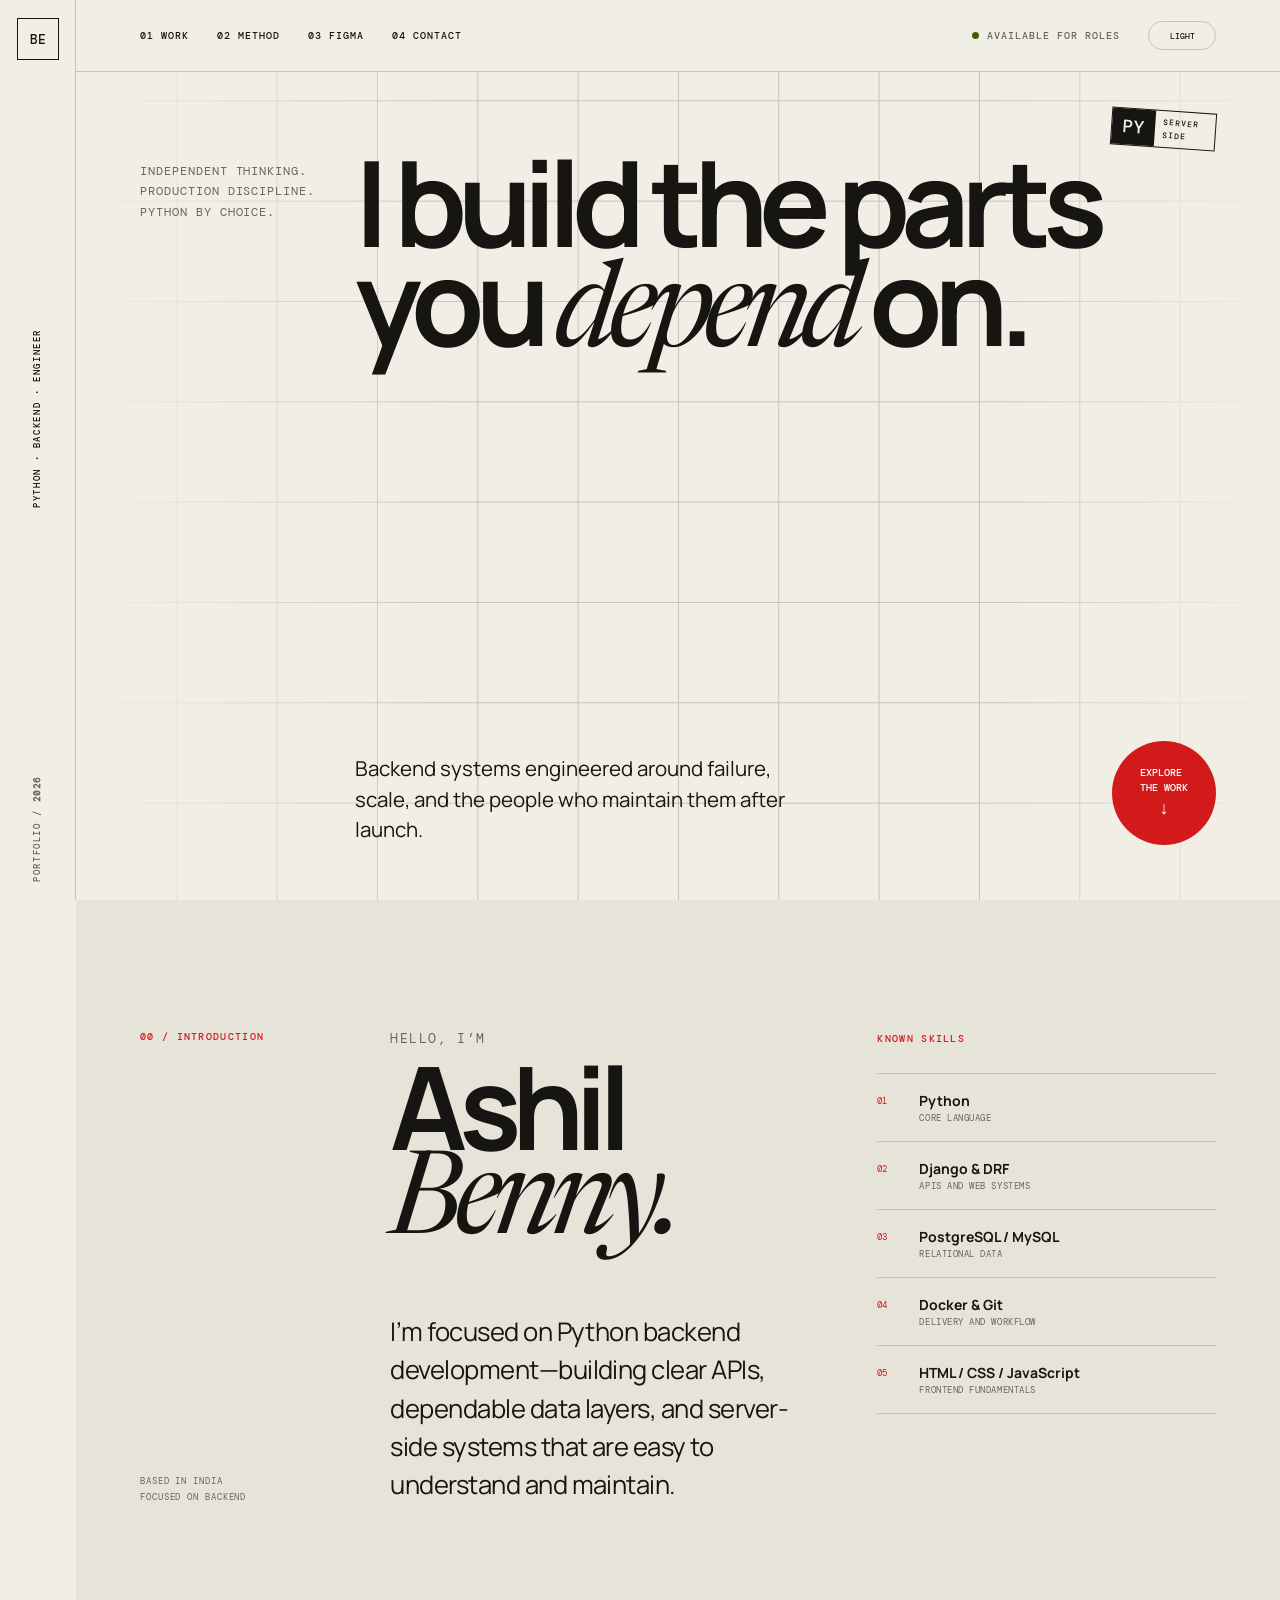
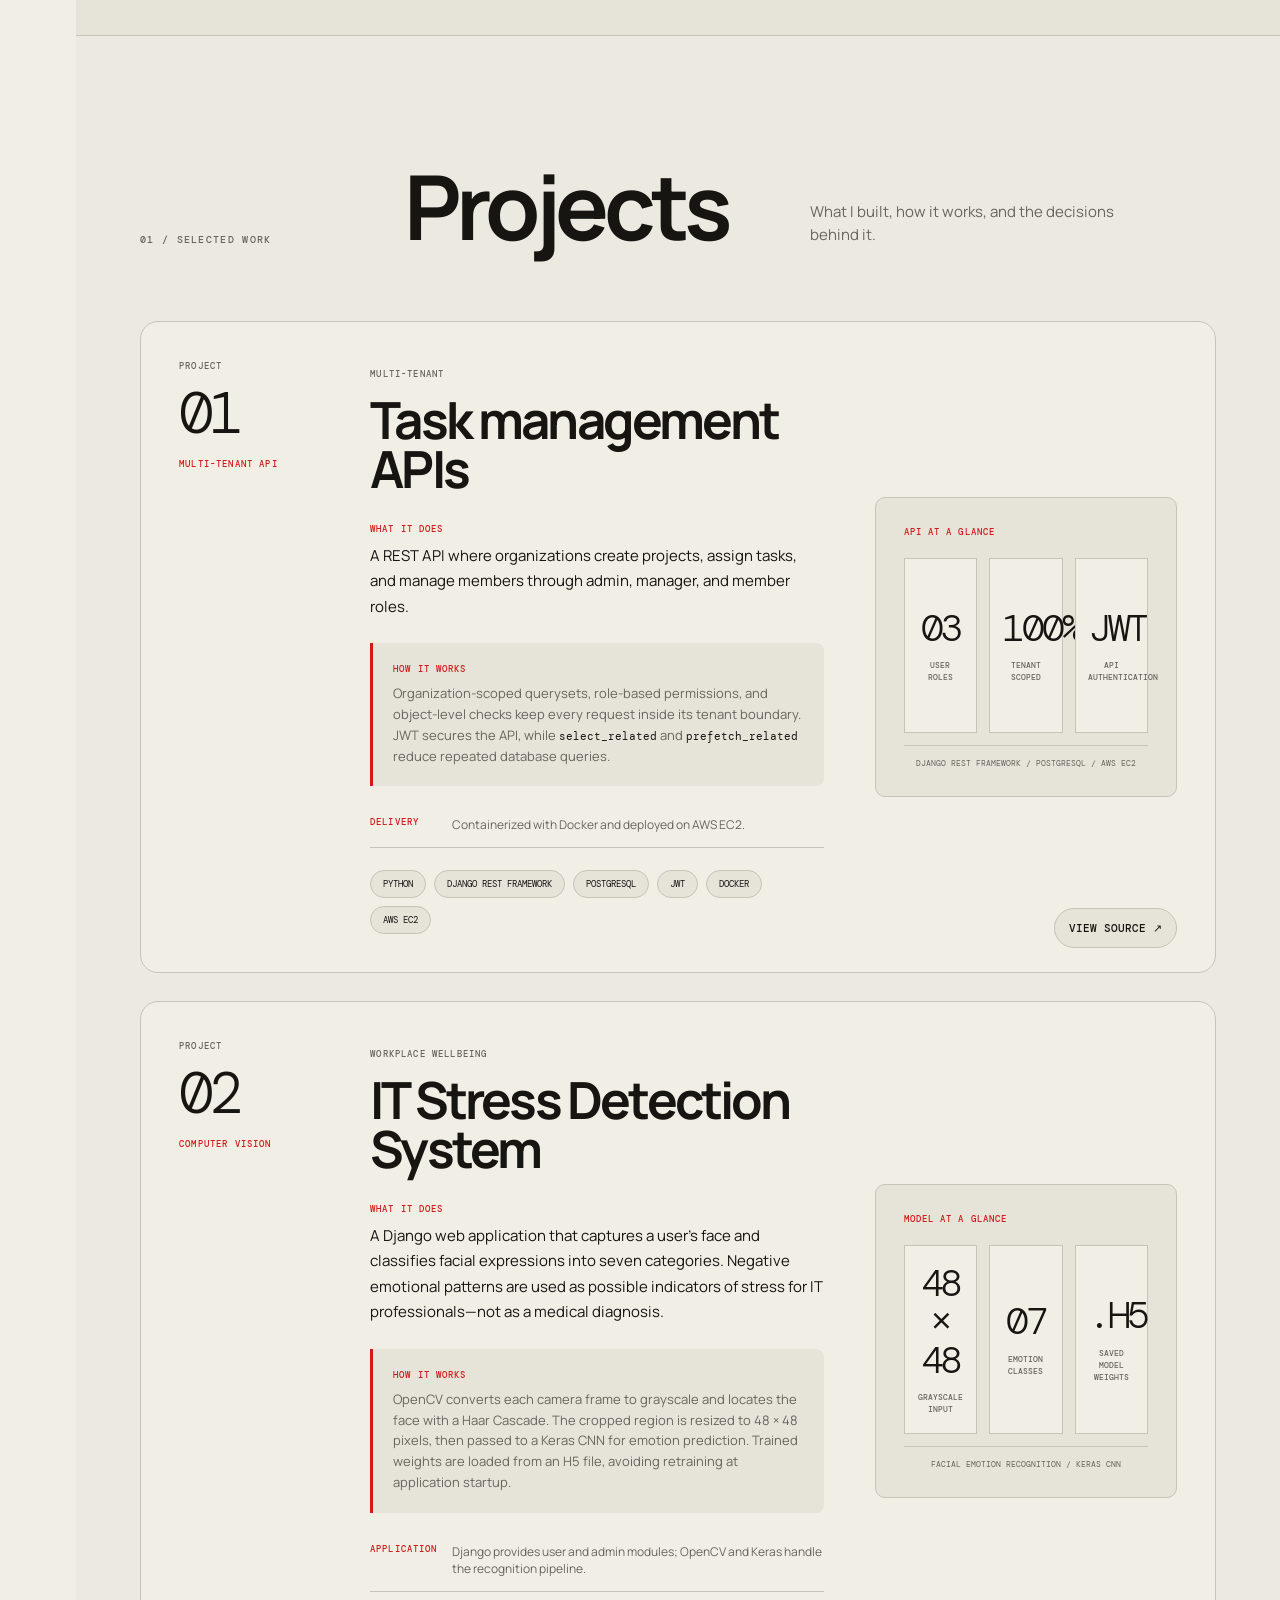
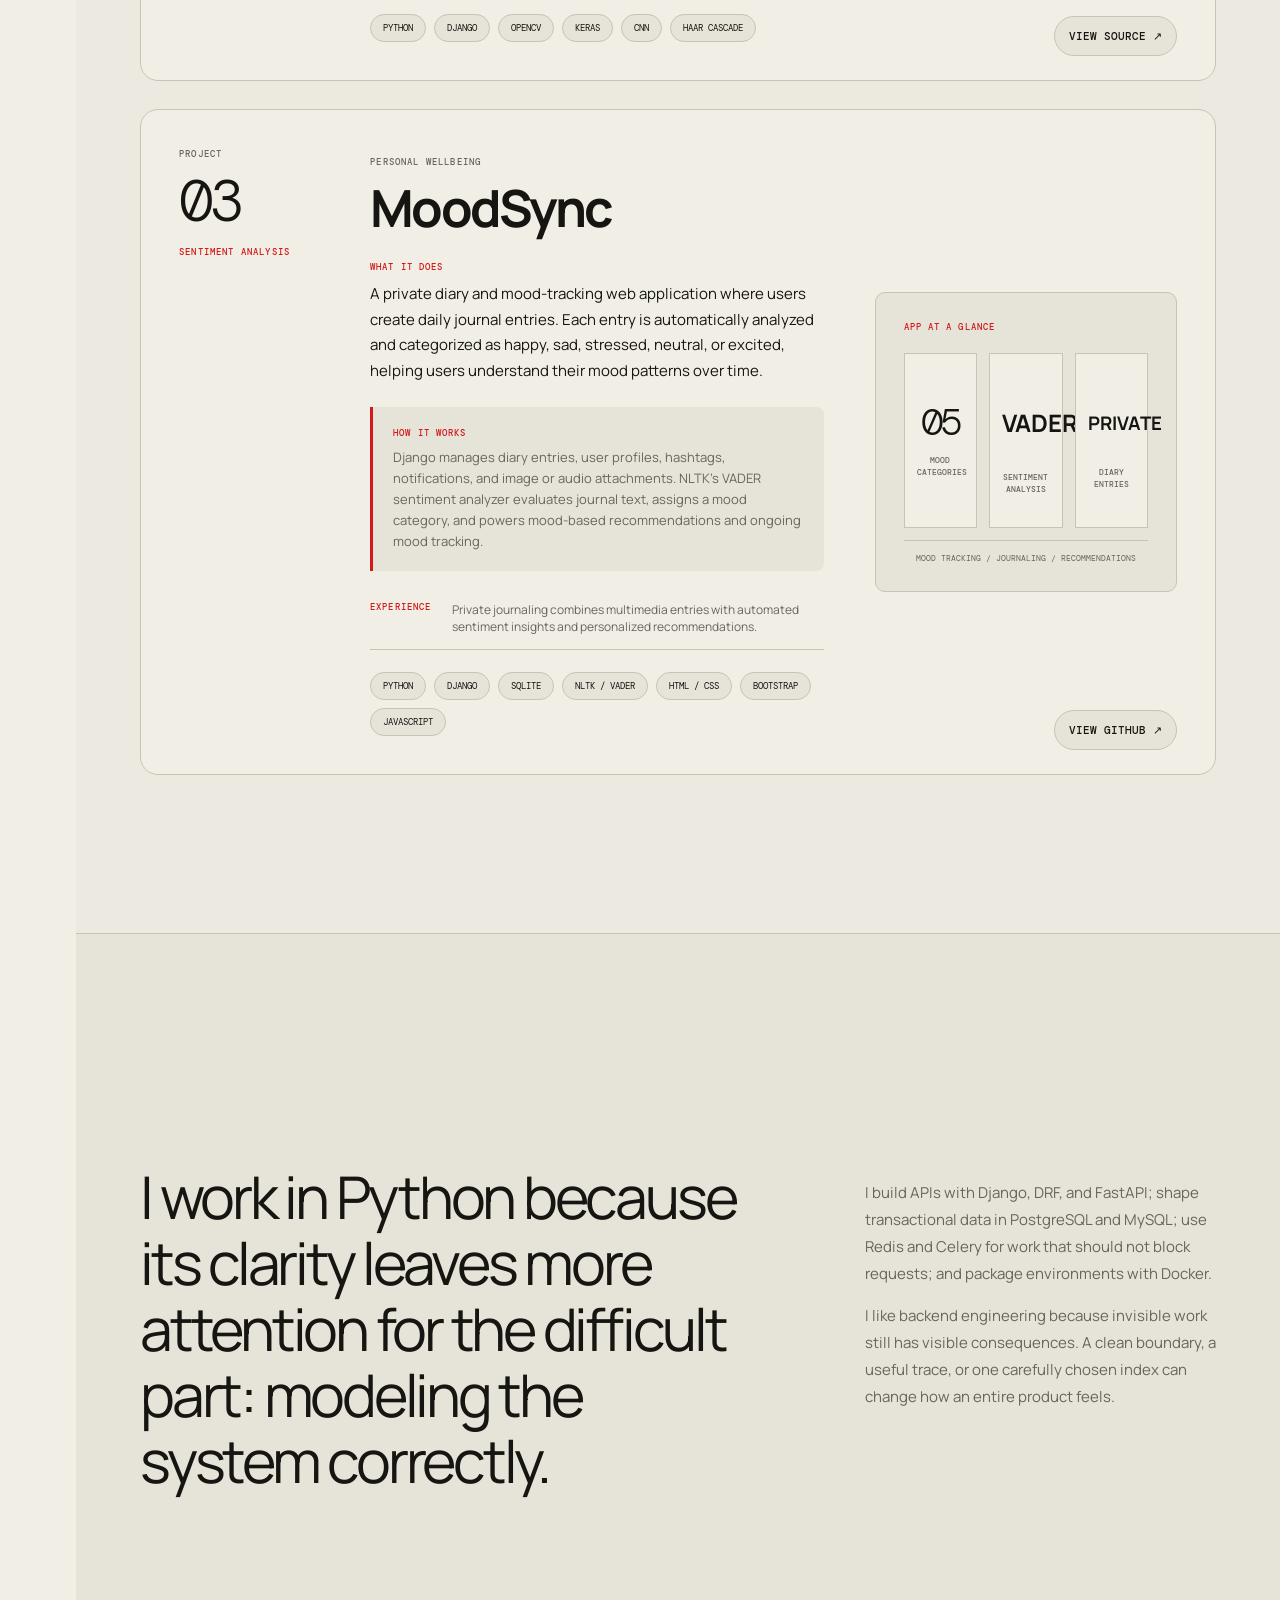
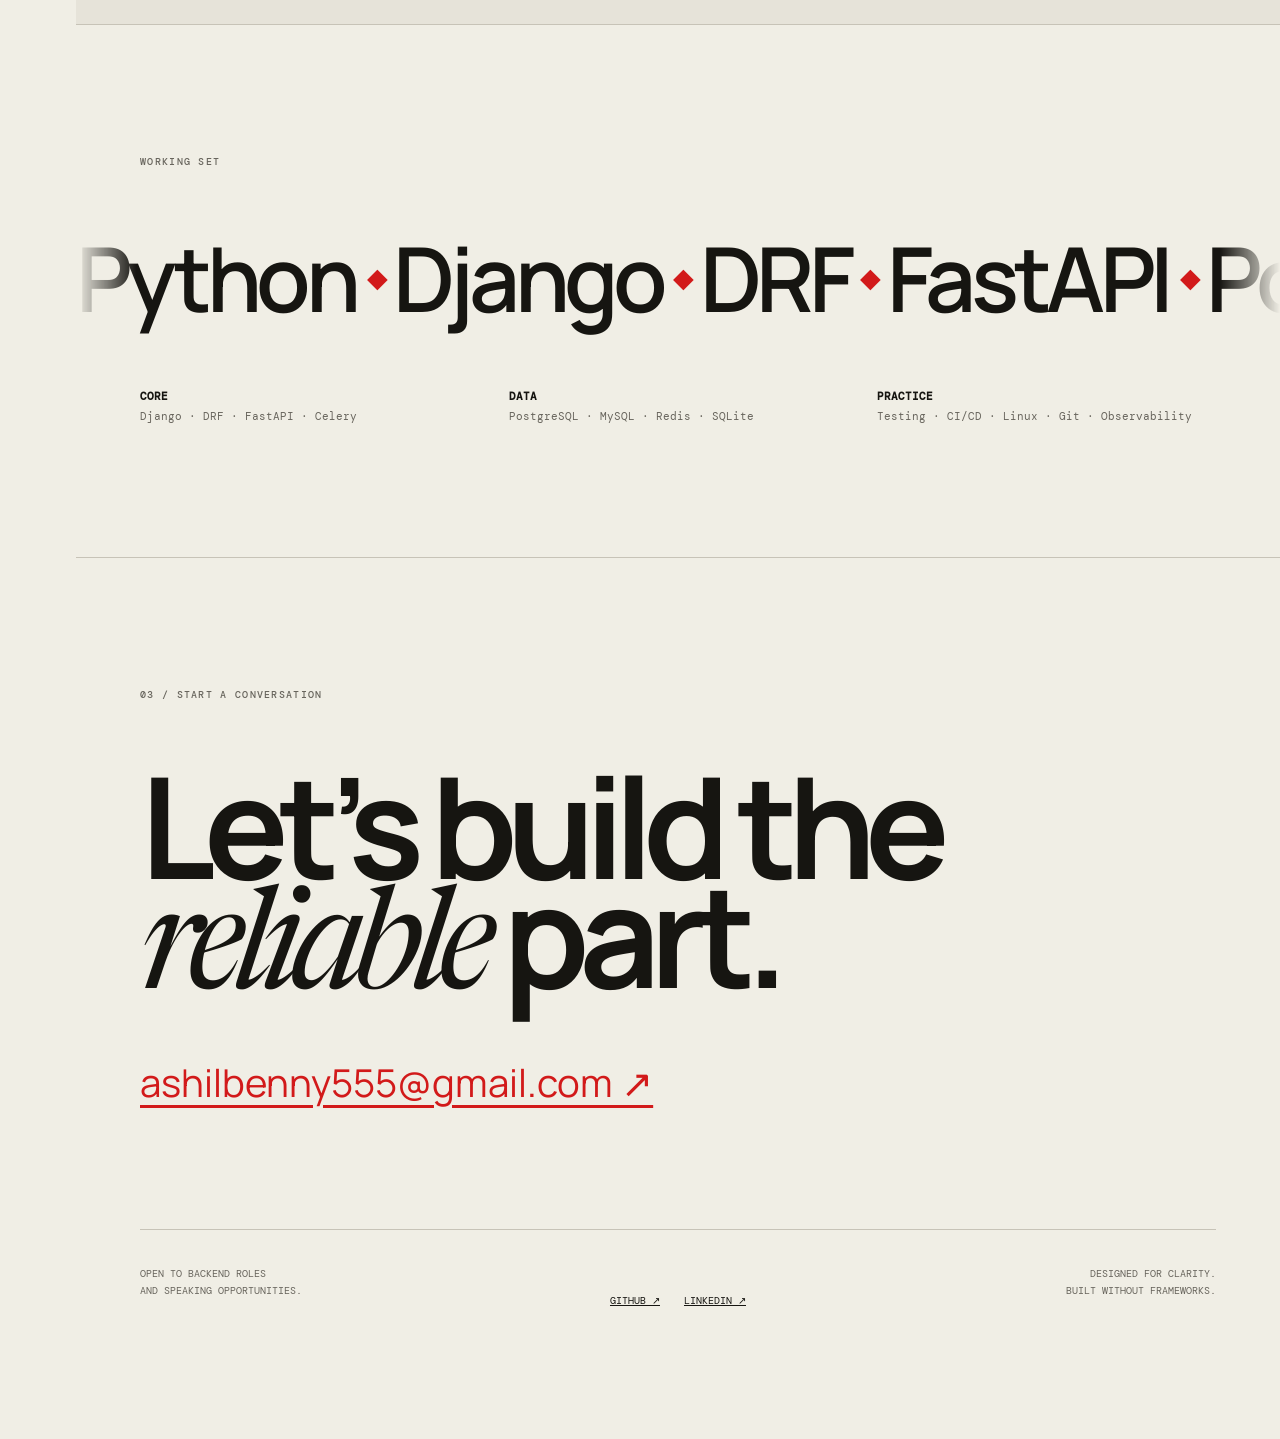
==== commit e6a76e00: "New Project added" ====
--- a/index.html
+++ b/index.html
@@ -24,8 +24,8 @@
 </section>
 <section class="projects" id="projects"><div class="section-intro project-intro reveal"><p>01 / Selected work</p><h2>Projects</h2><small>What I built, how it works, and the decisions behind it.</small></div>
 <article class="case reveal"><div class="case-id"><span>Project</span><strong>01</strong><small>MULTI-TENANT API</small></div><div class="case-copy"><label>Multi-tenant</label><h3>Task management APIs</h3><p class="project-summary"><b>What it does</b>A REST API where organizations create projects, assign tasks, and manage members through admin, manager, and member roles.</p><p class="decision"><b>How it works</b>Organization-scoped querysets, role-based permissions, and object-level checks keep every request inside its tenant boundary. JWT secures the API, while <code>select_related</code> and <code>prefetch_related</code> reduce repeated database queries.</p><div class="delivery-note"><span>Delivery</span><p>Containerized with Docker and deployed on AWS EC2.</p></div><ul aria-label="Technology stack"><li>Python</li><li>Django REST Framework</li><li>PostgreSQL</li><li>JWT</li><li>Docker</li><li>AWS EC2</li></ul></div><div class="map emotion-summary" aria-label="Task management API summary"><p>API at a glance</p><div><strong>03</strong><span>User roles</span></div><div><strong>100%</strong><span>Tenant scoped</span></div><div><strong>JWT</strong><span>API authentication</span></div><small>DJANGO REST FRAMEWORK / POSTGRESQL / AWS EC2</small></div><a class="source" href="https://github.com/Ashil7/task-saas" target="_blank" rel="noreferrer">View source ↗</a></article>
-<article class="case reveal"><div class="case-id"><span>Project</span><strong>02</strong><small>COMPUTER VISION</small></div><div class="case-copy"><label>Workplace wellbeing</label><h3>IT Stress Detection System</h3><p class="project-summary"><b>What it does</b>A Django web application that captures a user’s face and classifies facial expressions into seven categories. Negative emotional patterns are used as possible indicators of stress for IT professionals—not as a medical diagnosis.</p><p class="decision"><b>How it works</b>OpenCV converts each camera frame to grayscale and locates the face with a Haar Cascade. The cropped region is resized to 48 × 48 pixels, then passed to a Keras CNN for emotion prediction. Trained weights are loaded from an H5 file, avoiding retraining at application startup.</p><div class="delivery-note"><span>Application</span><p>Django provides user and admin modules; OpenCV and Keras handle the recognition pipeline.</p></div><ul aria-label="Technology stack"><li>Python</li><li>Django</li><li>OpenCV</li><li>Keras</li><li>CNN</li><li>Haar Cascade</li></ul></div><div class="map emotion-summary" aria-label="Emotion recognition model summary"><p>Model at a glance</p><div><strong>48 × 48</strong><span>Grayscale input</span></div><div><strong>07</strong><span>Emotion classes</span></div><div><strong>.H5</strong><span>Saved model weights</span></div><small>FACIAL EMOTION RECOGNITION / KERAS CNN</small></div><a class="source" href="https://github.com/Ashil7/Stress-Detection-in-IT-Professionals." target="_blank" rel="noreferrer">View source ↗</a></article>
-<article class="case reveal"><div class="case-id"><span>Project</span><strong>03</strong><small>REAL-TIME SYSTEM</small></div><div class="case-copy"><label>Event infrastructure</label><h3>Notification Relay</h3><p class="project-summary"><b>What it does</b>A multi-tenant event service delivering live notifications while retaining a durable history for disconnected clients.</p><p class="decision"><b>How it works</b>Decoupled ingestion from WebSocket delivery through Redis pub/sub, keeping connections responsive under burst traffic.</p><ul aria-label="Technology stack"><li>Channels</li><li>Redis</li><li>WebSockets</li><li>PostgreSQL</li></ul></div><div class="map pulse" aria-label="Notification fan-out architecture"><strong>EVENT</strong><span class="o1">WS-01</span><span class="o2">WS-02</span><span class="o3">WS-03</span><small>PUBLISH / SUBSCRIBE / FAN-OUT</small></div><a class="source" href="https://github.com/your-username" target="_blank" rel="noreferrer">View source ↗</a></article>
+<article class="case reveal"><div class="case-id"><span>Project</span><strong>02</strong><small>COMPUTER VISION</small></div><div class="case-copy"><label>Workplace wellbeing</label><h3>IT Stress Detection System</h3><p class="project-summary"><b>What it does</b>A Django web application that captures a user’s face and classifies facial expressions into seven categories. Negative emotional patterns are used as possible indicators of stress for IT professionals—not as a medical diagnosis.</p><p class="decision"><b>How it works</b>OpenCV converts each camera frame to grayscale and locates the face with a Haar Cascade. The cropped region is resized to 48 × 48 pixels, then passed to a Keras CNN for emotion prediction. Trained weights are loaded from an H5 file, avoiding retraining at application startup.</p><div class="delivery-note"><span>Application</span><p>Django provides user and admin modules; OpenCV and Keras handle the recognition pipeline.</p></div><ul aria-label="Technology stack"><li>Python</li><li>Django</li><li>OpenCV</li><li>Keras</li><li>CNN</li><li>Haar Cascade</li></ul></div><div class="map emotion-summary" aria-label="Emotion recognition model summary"><p>Model at a glance</p><div><strong>48 × 48</strong><span>Grayscale input</span></div><div><strong>07</strong><span>Emotion classes</span></div><div><strong>.H5</strong><span>Saved model weights</span></div><small>FACIAL EMOTION RECOGNITION / KERAS CNN</small></div><a class="source" href="https://github.com/Ashil7/Stress-Detection-in-IT-Professionals" target="_blank" rel="noreferrer">View source ↗</a></article>
+<article class="case reveal"><div class="case-id"><span>Project</span><strong>03</strong><small>SENTIMENT ANALYSIS</small></div><div class="case-copy"><label>Personal wellbeing</label><h3>MoodSync</h3><p class="project-summary"><b>What it does</b>A private diary and mood-tracking web application where users create daily journal entries. Each entry is automatically analyzed and categorized as happy, sad, stressed, neutral, or excited, helping users understand their mood patterns over time.</p><p class="decision"><b>How it works</b>Django manages diary entries, user profiles, hashtags, notifications, and image or audio attachments. NLTK's VADER sentiment analyzer evaluates journal text, assigns a mood category, and powers mood-based recommendations and ongoing mood tracking.</p><div class="delivery-note"><span>Experience</span><p>Private journaling combines multimedia entries with automated sentiment insights and personalized recommendations.</p></div><ul aria-label="Technology stack"><li>Python</li><li>Django</li><li>SQLite</li><li>NLTK / VADER</li><li>HTML / CSS</li><li>Bootstrap</li><li>JavaScript</li></ul></div><div class="map emotion-summary" aria-label="MoodSync application summary"><p>App at a glance</p><div><strong>05</strong><span>Mood categories</span></div><div><h2>VADER</h2><span>Sentiment analysis</span></div><div><h3>PRIVATE</h3><span>Diary entries</span></div><small>MOOD TRACKING / JOURNALING / RECOMMENDATIONS</small></div><a class="source" href="https://github.com/Ashil7/MoodSync" target="_blank" rel="noreferrer">View GitHub ↗</a></article>
 </section>
 <section class="method" id="about"><div class="profile reveal"><p>I work in Python because its clarity leaves more attention for the difficult part: modeling the system correctly.</p><div><p>I build APIs with Django, DRF, and FastAPI; shape transactional data in PostgreSQL and MySQL; use Redis and Celery for work that should not block requests; and package environments with Docker.</p><p>I like backend engineering because invisible work still has visible consequences. A clean boundary, a useful trace, or one carefully chosen index can change how an entire product feels.</p></div></div></section>
 <section class="toolkit reveal"><p>Working set</p><div class="marquee" tabindex="0" aria-label="Working skills and tools"><div class="marquee-track"><div class="marquee-group"><span>Python</span><i>◆</i><span>Django</span><i>◆</i><span>DRF</span><i>◆</i><span>FastAPI</span><i>◆</i><span>PostgreSQL</span><i>◆</i><span>MySQL</span><i>◆</i><span>Redis</span><i>◆</i><span>Celery</span><i>◆</i><span>Docker</span><i>◆</i><span>AWS</span><i>◆</i><span>Pytest</span><i>◆</i><span>Git</span><i>◆</i></div><div class="marquee-group" aria-hidden="true"><span>Python</span><i>◆</i><span>Django</span><i>◆</i><span>DRF</span><i>◆</i><span>FastAPI</span><i>◆</i><span>PostgreSQL</span><i>◆</i><span>MySQL</span><i>◆</i><span>Redis</span><i>◆</i><span>Celery</span><i>◆</i><span>Docker</span><i>◆</i><span>AWS</span><i>◆</i><span>Pytest</span><i>◆</i><span>Git</span><i>◆</i></div></div></div><aside><p><b>Core</b>Django · DRF · FastAPI · Celery</p><p><b>Data</b>PostgreSQL · MySQL · Redis · SQLite</p><p><b>Practice</b>Testing · CI/CD · Linux · Git · Observability</p></aside></section>
--- a/styles.css
+++ b/styles.css
@@ -18,7 +18,7 @@
 .design-page main{overflow:hidden}.design-hero{position:relative;min-height:100svh;padding:150px var(--pad) 65px;display:grid;grid-template-columns:.7fr 2fr;align-content:center;background:var(--paper)}.design-hero>p{align-self:start;color:var(--dim);font:500 10px/1.7 DM Mono;text-transform:uppercase;letter-spacing:.12em}.design-hero h1{margin:0;font-size:clamp(75px,12vw,185px);line-height:.72;letter-spacing:-.085em}.design-hero h1 em,.design-contact h2 em{font-family:Newsreader,Georgia,serif;font-weight:400;color:var(--signal)}.design-hero-foot{grid-column:2;display:flex;justify-content:space-between;align-items:end;margin-top:90px}.design-hero-foot p{max-width:570px;margin:0;font-size:clamp(17px,1.7vw,23px);line-height:1.55}.design-hero-foot span{color:var(--dim);font:500 9px DM Mono;letter-spacing:.1em}.cursor-mark{position:absolute;right:10%;top:20%;color:var(--signal);font-size:35px;transform:rotate(-8deg)}.cursor-mark b{display:block;margin-left:22px;padding:5px 8px;background:var(--signal);color:white;font:500 8px DM Mono;letter-spacing:.1em}
 .design-gallery{padding:125px var(--pad);background:var(--panel)}.design-heading{display:grid;grid-template-columns:.7fr 1fr 1fr;align-items:end;margin-bottom:85px}.design-heading>p,.design-process>p{margin:0;color:var(--signal);font:500 10px DM Mono;text-transform:uppercase;letter-spacing:.12em}.design-heading h2{margin:0;font-size:clamp(54px,7vw,100px);line-height:.9;letter-spacing:-.06em}.design-heading>span{max-width:320px;color:var(--dim);font-size:13px;line-height:1.6}.design-project{display:grid;grid-template-columns:.65fr 1.35fr;gap:clamp(40px,7vw,110px);padding:60px 0 110px;border-top:1px solid var(--rule)}.design-project.reverse .design-meta{order:2}.design-project.reverse .design-preview{order:1}.design-meta>span{color:var(--signal);font:500 9px DM Mono;text-transform:uppercase;letter-spacing:.12em}.design-meta h3{margin:25px 0;font-size:clamp(38px,4.5vw,65px);line-height:.95;letter-spacing:-.05em}.design-meta>p{color:var(--dim);line-height:1.7}.design-meta ul{display:flex;flex-wrap:wrap;gap:8px;margin:28px 0 45px;padding:0;list-style:none}.design-meta li{padding:7px 11px;border:1px solid var(--rule);border-radius:30px;font:500 8px DM Mono;text-transform:uppercase}.design-meta>a{font:500 10px DM Mono;text-transform:uppercase;text-underline-offset:6px}.design-preview{position:relative;min-height:560px;overflow:hidden;border:1px solid var(--rule);border-radius:4px}.preview-label{position:absolute;left:14px;bottom:12px;color:#ffffffaa;font:500 8px DM Mono;letter-spacing:.12em}
 .preview-finance{display:grid;place-items:center;background:#ed5c3b}.mock-window{width:82%;height:72%;display:grid;grid-template-columns:17% 1fr;background:#f4f1e8;color:#191814;box-shadow:0 30px 80px #68231255;transform:rotate(-2deg)}.mock-sidebar{padding:25px 16px;background:#1d1d1b;display:flex;flex-direction:column;gap:22px;color:white}.mock-sidebar b{margin-bottom:20px}.mock-sidebar i{display:block;width:70%;border-top:5px solid #777}.mock-content{padding:35px}.mock-content small{font:8px DM Mono}.mock-content h4{margin:10px 0 25px;font-size:22px}.balance{padding:18px;background:white;display:grid;grid-template-columns:1fr auto}.balance span{font-size:9px}.balance strong{grid-row:2;font-size:24px}.balance b{grid-row:2;color:#399363}.chart{height:100px;display:flex;align-items:end;gap:8px;margin:22px 0}.chart i{flex:1;background:#191814}.chart i:nth-child(1){height:30%}.chart i:nth-child(2){height:60%}.chart i:nth-child(3){height:45%}.chart i:nth-child(4){height:80%}.chart i:nth-child(5){height:62%}.chart i:nth-child(6){height:90%}.chart i:nth-child(7){height:75%}.mock-rows span{display:block;margin:10px 0;border-top:8px solid #d8d4ca}
-.preview-mobile{display:flex;align-items:center;justify-content:center;gap:30px;background:#b9ff58}.phone{width:190px;height:390px;padding:25px 20px;border:7px solid #171713;border-radius:30px;background:#f6f3eb;color:#171713;box-shadow:0 25px 50px #42620d40}.phone.two{transform:translateY(35px);background:#171713;color:white}.phone small{font:7px DM Mono}.phone h4{font-size:27px;margin:38px 0 5px}.phone p{font-size:9px;color:#777}.phone>b{display:block;margin:35px 0 15px;font-size:11px}.phone>i{display:block;height:45px;margin:8px 0;border-radius:8px;background:#dedbd2}.timer{margin:65px 0;text-align:center;font-size:38px}.phone button{width:100%;padding:12px;border:0;border-radius:20px;background:#b9ff58}
+.preview-mobile{display:flex;align-items:center;justify-content:center;gap:30px;background:#b9ff58}.phone{width:210px;height:390px;padding:25px 20px;border:7px solid #171713;border-radius:30px;background:#f6f3eb;color:#171713;box-shadow:0 25px 50px #42620d40}.phone.two{transform:translateY(35px);background:#171713;color:white}.phone small{font:7px DM Mono}.phone h4{font-size:27px;margin:38px 0 5px}.phone p{font-size:9px;color:#777}.phone>b{display:block;margin:35px 0 15px;font-size:11px}.phone>i{display:block;height:45px;margin:8px 0;border-radius:8px;background:#dedbd2}.timer{margin:65px 0;text-align:center;font-size:38px}.phone button{width:100%;padding:12px;border:0;border-radius:20px;background:#b9ff58}
 .preview-board{padding:9%;background:#5868e9;color:white}.board-head{display:flex;justify-content:space-between;margin-bottom:50px}.board-head>b{font-size:25px}.board-head span{font:9px DM Mono}.board-cols{display:grid;grid-template-columns:repeat(3,1fr);gap:12px}.board-cols>div{padding:15px;background:#ffffff18;border:1px solid #ffffff28}.board-cols b{font:8px DM Mono}.board-cols i{display:block;height:75px;margin-top:12px;background:#f5f1e8;border-radius:4px}.board-cols div:nth-child(2) i:first-of-type{background:#b9ff58}.board-cols div:nth-child(3) i:first-of-type{background:#ff7d5f}
 .design-process{padding:130px var(--pad);border-top:1px solid var(--rule)}.design-process h2{margin:55px 0 80px;font-size:clamp(50px,7vw,105px);line-height:.9;letter-spacing:-.065em}.design-process ol{display:grid;grid-template-columns:repeat(4,1fr);margin:0;padding:0;list-style:none;border-block:1px solid var(--rule)}.design-process li{padding:28px;border-right:1px solid var(--rule)}.design-process li:last-child{border:0}.design-process li span{color:var(--signal);font:10px DM Mono}.design-process li b{display:block;margin:65px 0 16px;font-size:21px}.design-process li p{color:var(--dim);font-size:13px;line-height:1.6}.design-contact{min-height:90vh;padding:130px var(--pad);display:flex;flex-direction:column;justify-content:center;background:var(--signal);color:white}.design-contact>p{font:500 10px DM Mono;text-transform:uppercase;letter-spacing:.12em}.design-contact h2{margin:50px 0;font-size:clamp(70px,12vw,180px);line-height:.75;letter-spacing:-.08em}.design-contact h2 em{color:white}.design-contact>a{font-size:clamp(22px,3vw,40px);text-underline-offset:8px}.design-contact footer{display:flex;justify-content:space-between;margin-top:100px;padding-top:25px;border-top:1px solid #ffffff55;font:500 9px DM Mono;text-transform:uppercase}
 @media(max-width:900px){.design-hero{grid-template-columns:1fr}.design-hero h1,.design-hero-foot{grid-column:1}.design-hero>p{margin-bottom:60px}.design-heading{grid-template-columns:1fr 2fr}.design-heading>span{display:none}.design-project{grid-template-columns:1fr}.design-project.reverse .design-meta,.design-project.reverse .design-preview{order:initial}.design-preview{min-height:500px}.design-process ol{grid-template-columns:1fr 1fr}.design-process li:nth-child(2){border-right:0}}
@@ -26,3 +26,6 @@
 .emotion-pipeline{display:grid;grid-template-columns:1fr auto 1fr;grid-template-rows:1fr 1fr auto;gap:12px;align-items:center;padding:28px}.emotion-pipeline>div{align-self:stretch;display:flex;flex-direction:column;justify-content:center;padding:16px;border:1px solid var(--rule);background:var(--paper)}.emotion-pipeline>div:nth-of-type(3),.emotion-pipeline>div:nth-of-type(4){grid-row:2}.emotion-pipeline>div:nth-of-type(3){grid-column:1}.emotion-pipeline>div:nth-of-type(4){grid-column:3}.emotion-pipeline>i{color:var(--signal);font-style:normal}.emotion-pipeline>i:nth-of-type(2){grid-column:3;grid-row:1;align-self:end;transform:rotate(90deg) translateX(12px)}.emotion-pipeline>i:nth-of-type(3){grid-column:2;grid-row:2}.emotion-pipeline div span{color:var(--signal);font:500 8px DM Mono}.emotion-pipeline div b{margin:7px 0;font:500 12px DM Mono}.emotion-pipeline div small{color:var(--dim);font:8px DM Mono}.emotion-pipeline>strong{grid-column:1/-1;padding-top:14px;border-top:1px solid var(--rule);color:var(--dim);font:500 8px DM Mono;letter-spacing:.1em;text-align:center}
 @media(max-width:650px){.emotion-pipeline{padding:18px;gap:8px}.emotion-pipeline>div{padding:11px}.emotion-pipeline div b{font-size:10px}}
 .emotion-summary{display:grid;grid-template-columns:repeat(3,1fr);grid-template-rows:auto 1fr auto;gap:12px;padding:28px}.emotion-summary>p{grid-column:1/-1;margin:0 0 8px;color:var(--signal);font:500 9px DM Mono;text-transform:uppercase;letter-spacing:.12em}.emotion-summary>div{display:flex;flex-direction:column;justify-content:center;min-width:0;padding:18px 12px;border:1px solid var(--rule);background:var(--paper);text-align:center}.emotion-summary strong{font:300 clamp(25px,3vw,43px)/1 DM Mono;letter-spacing:-.08em}.emotion-summary div span{margin-top:12px;color:var(--dim);font:500 8px/1.5 DM Mono;text-transform:uppercase}.emotion-summary>small{grid-column:1/-1;position:static!important;padding-top:12px;border-top:1px solid var(--rule);text-align:center}@media(max-width:650px){.emotion-summary{padding:18px;gap:7px}.emotion-summary>div{padding:15px 6px}.emotion-summary strong{font-size:24px}.emotion-summary div span{font-size:7px}}
+
+/* Design image galleries */
+.design-slides,.design-slide{position:absolute;inset:0}.design-slide{display:flex;align-items:center;justify-content:center;gap:30px;width:100%;height:100%;opacity:0;visibility:hidden;transition:opacity .45s ease;object-fit:cover}.design-slide.is-active{opacity:1;visibility:visible}.preview-board[data-gallery]{padding:0}.preview-board .design-slide{padding:9%}.gallery-controls{position:absolute;z-index:3;right:14px;bottom:12px;display:flex;align-items:center;gap:8px}.gallery-controls button{display:grid;place-items:center;width:38px;height:38px;padding:0;border:1px solid #ffffff66;border-radius:50%;background:#11111199;color:#fff;font-size:17px;cursor:pointer;backdrop-filter:blur(8px);transition:background .2s,border-color .2s}.gallery-controls button:hover,.gallery-controls button:focus-visible{background:var(--signal);border-color:var(--signal)}.gallery-controls button:disabled{display:none}.gallery-count{min-width:44px;color:#fff;font:500 8px DM Mono;text-align:center;text-shadow:0 1px 5px #000}.design-preview.has-one-slide .gallery-count{display:none}
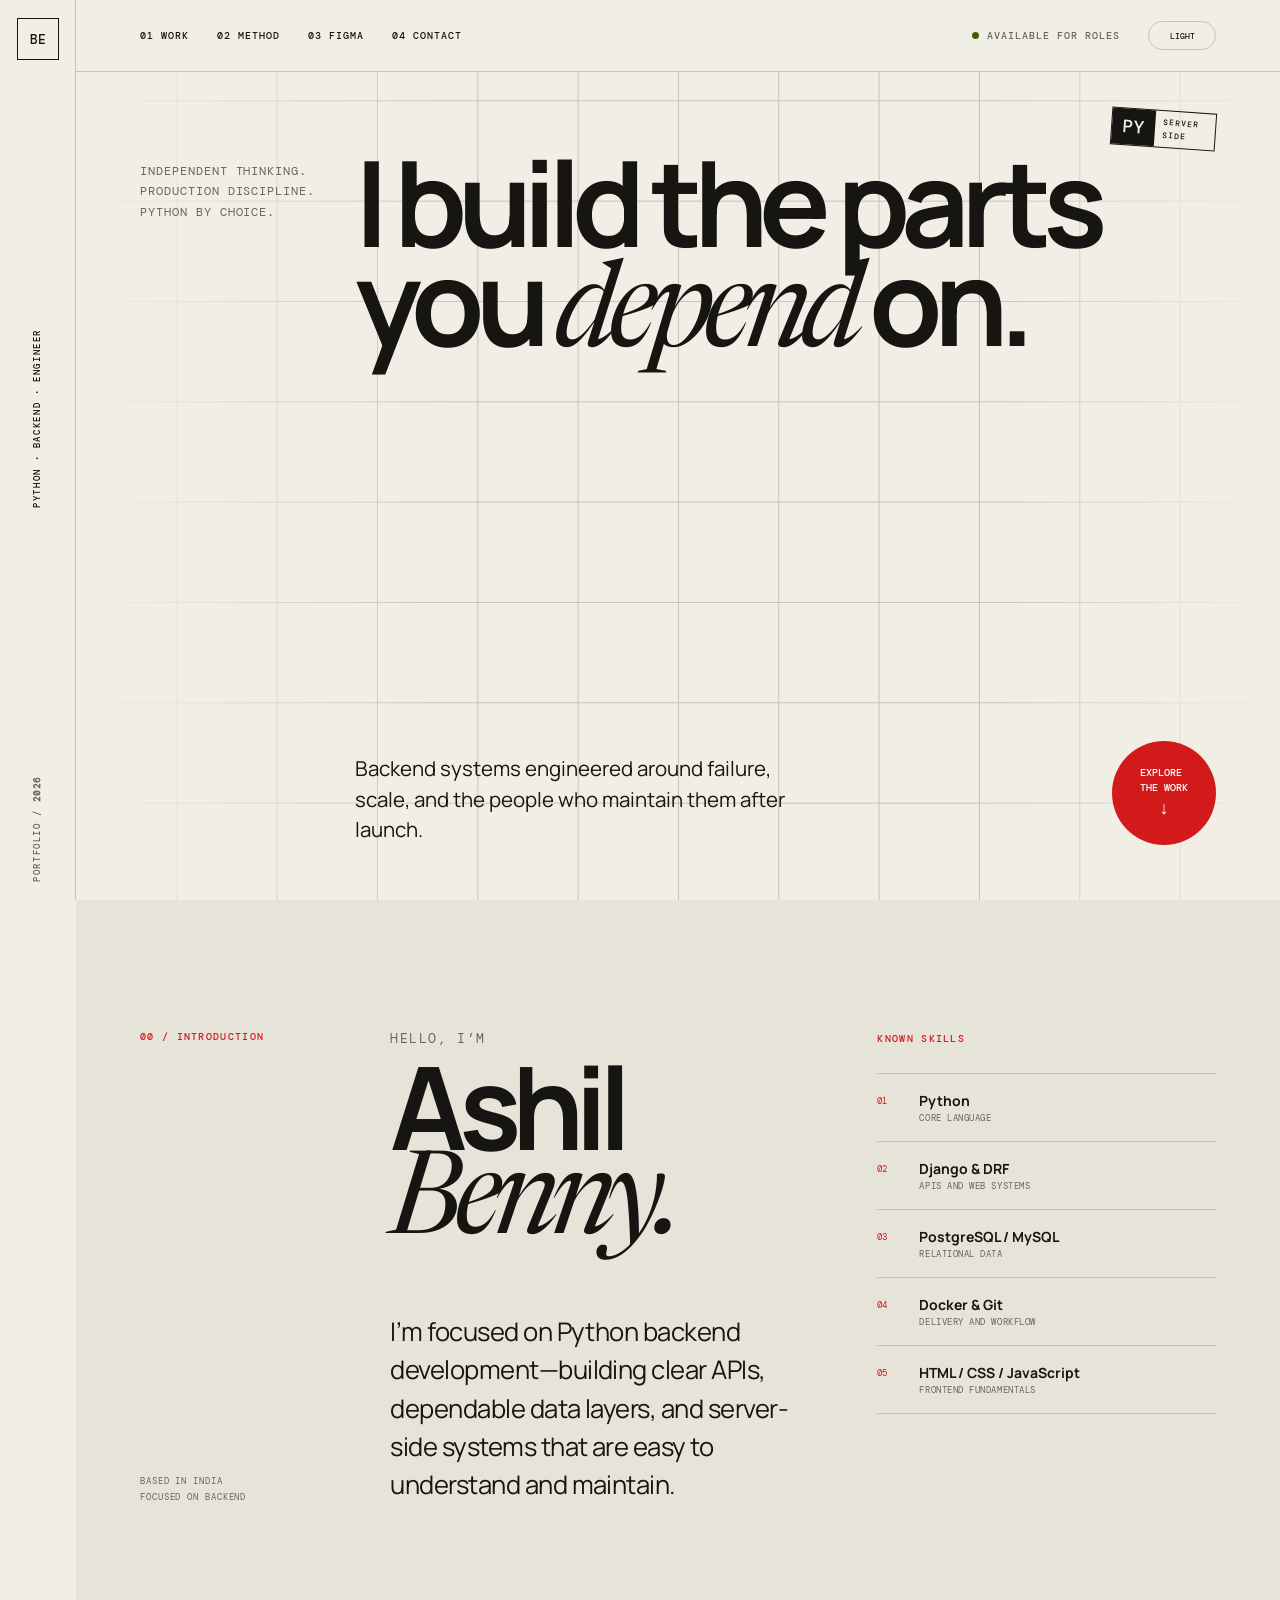
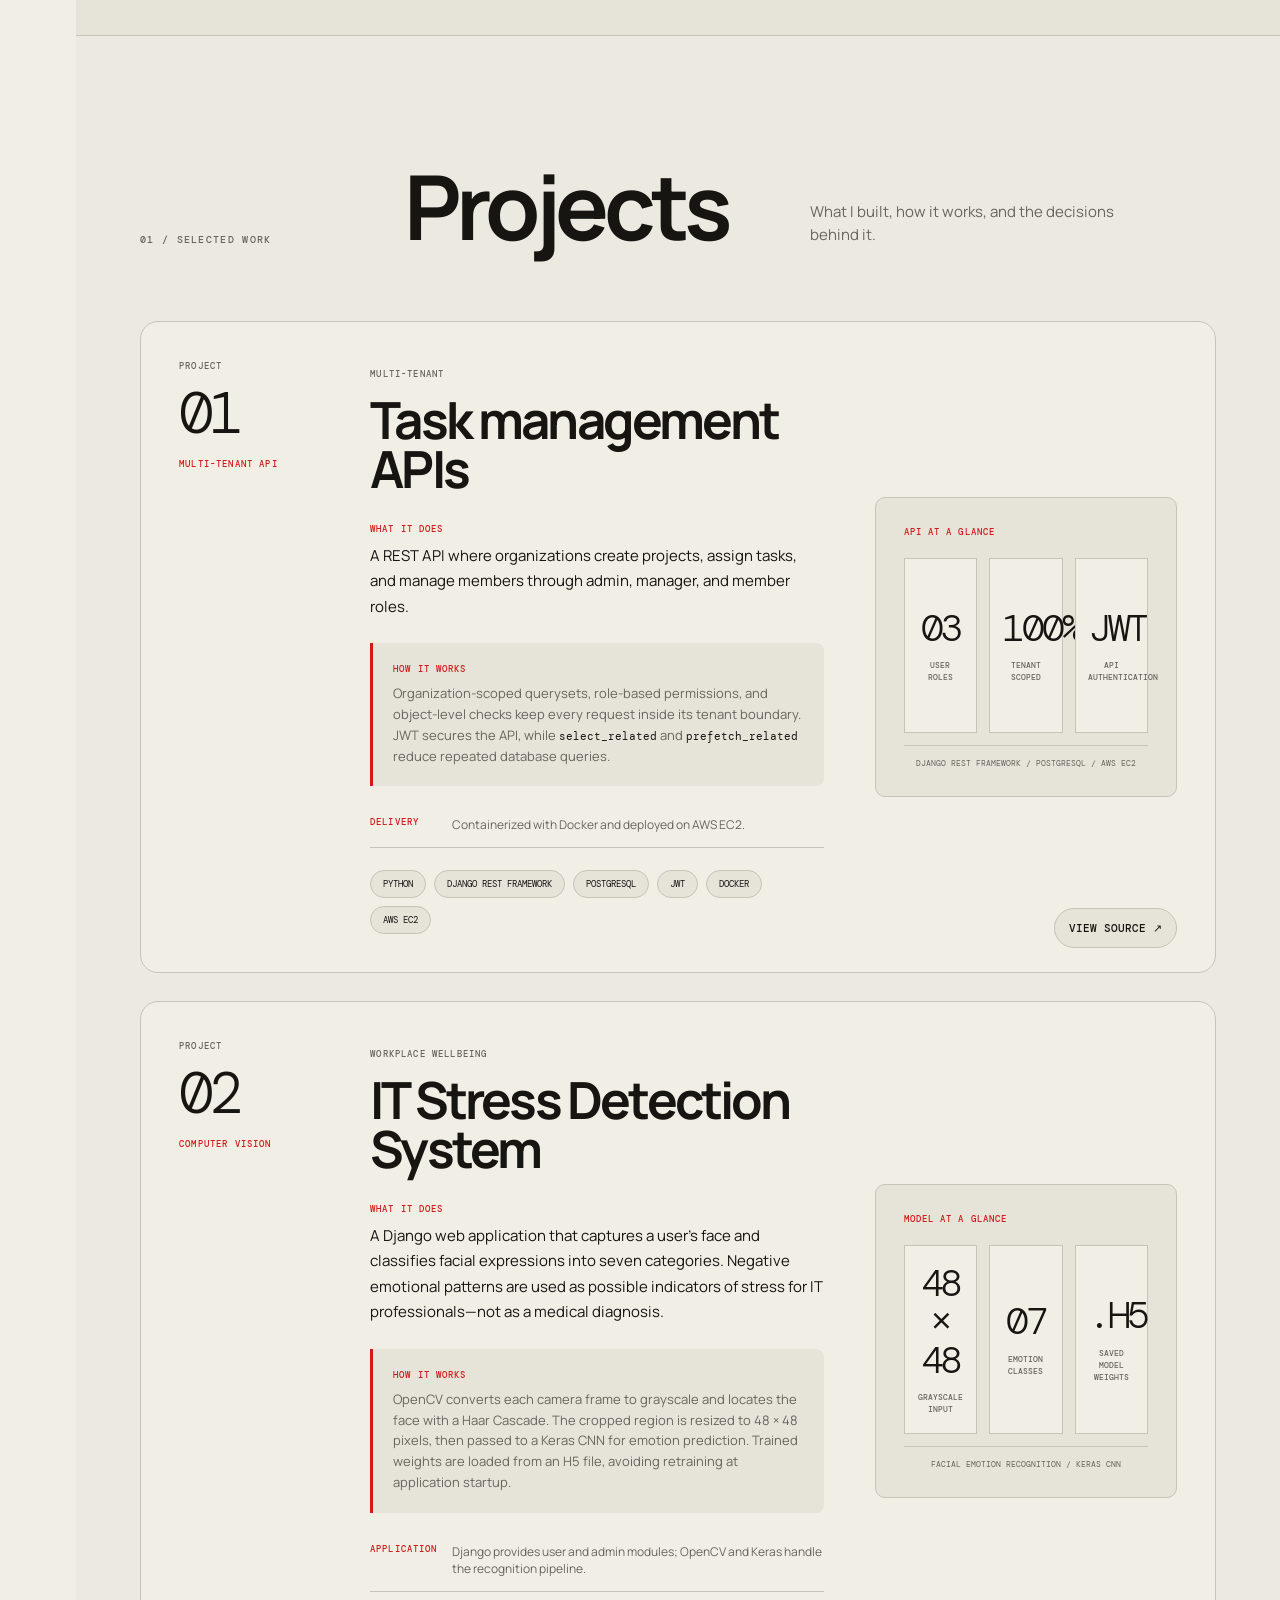
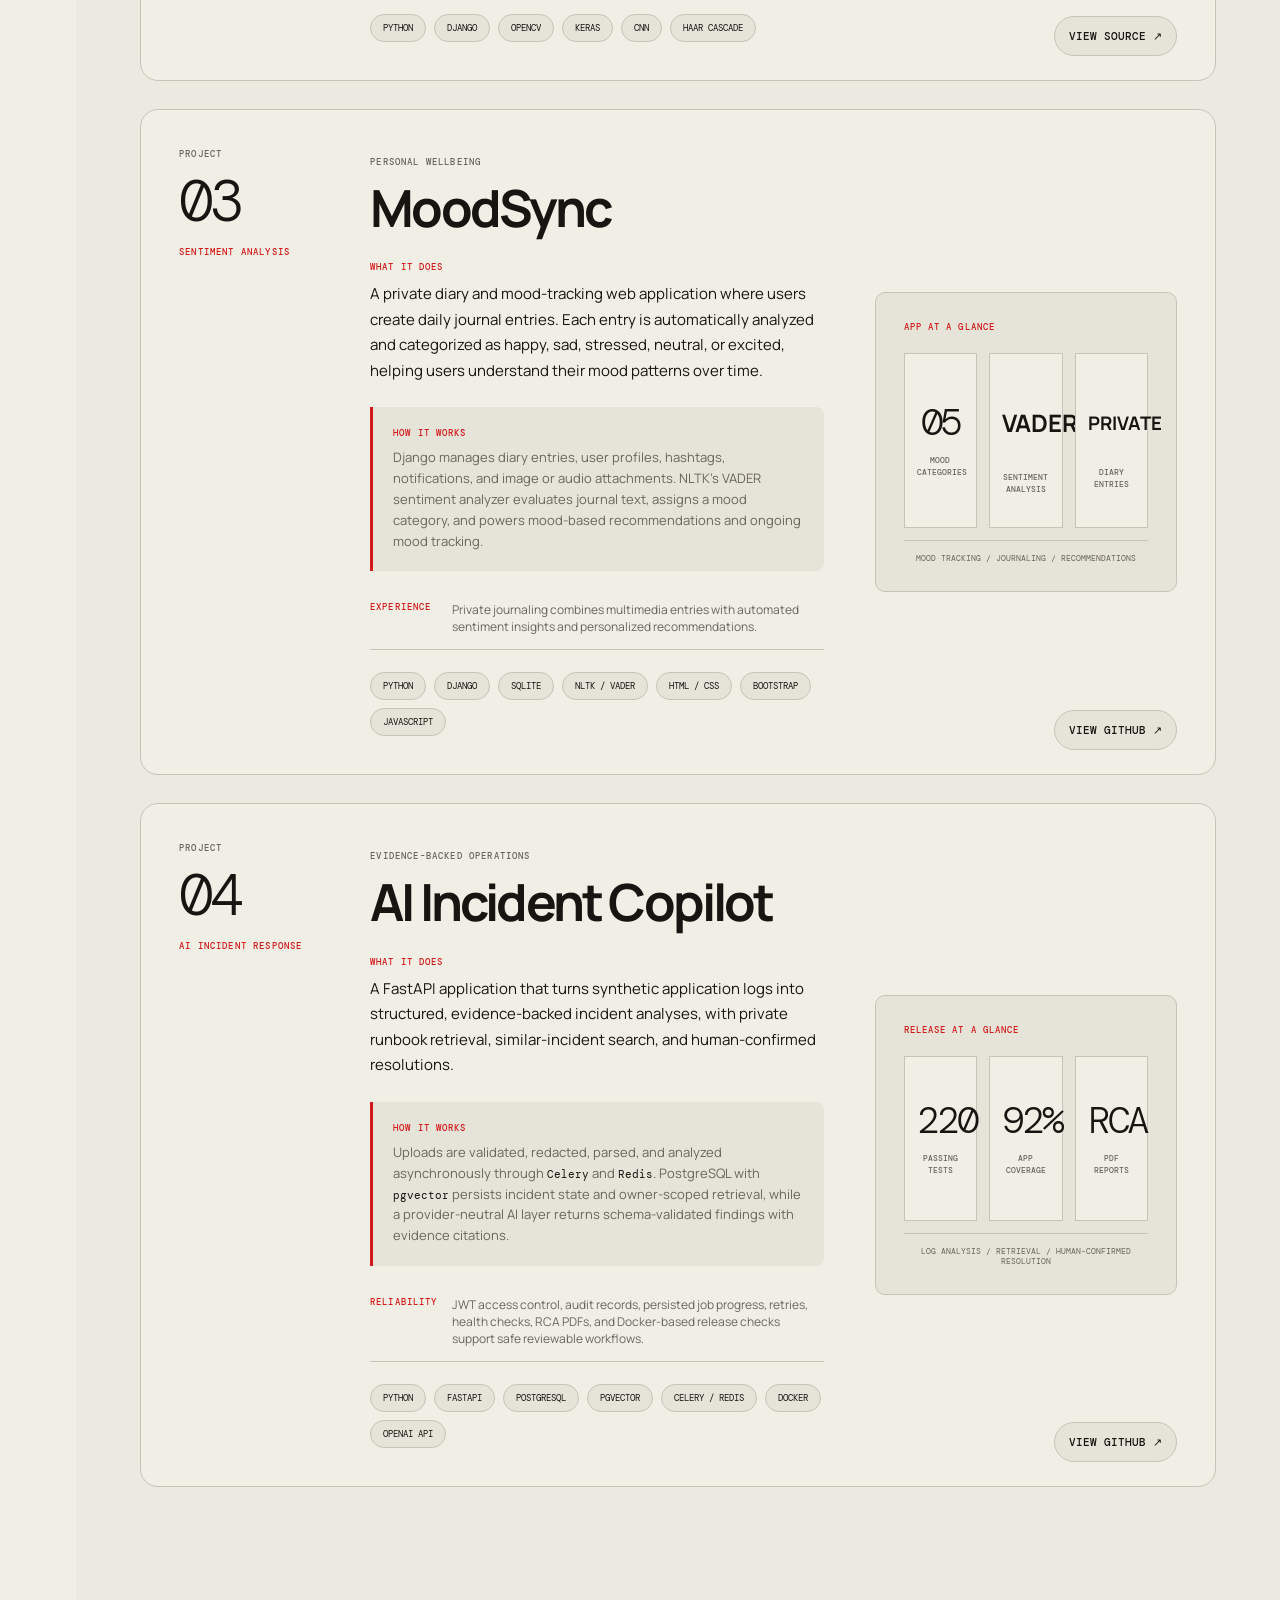
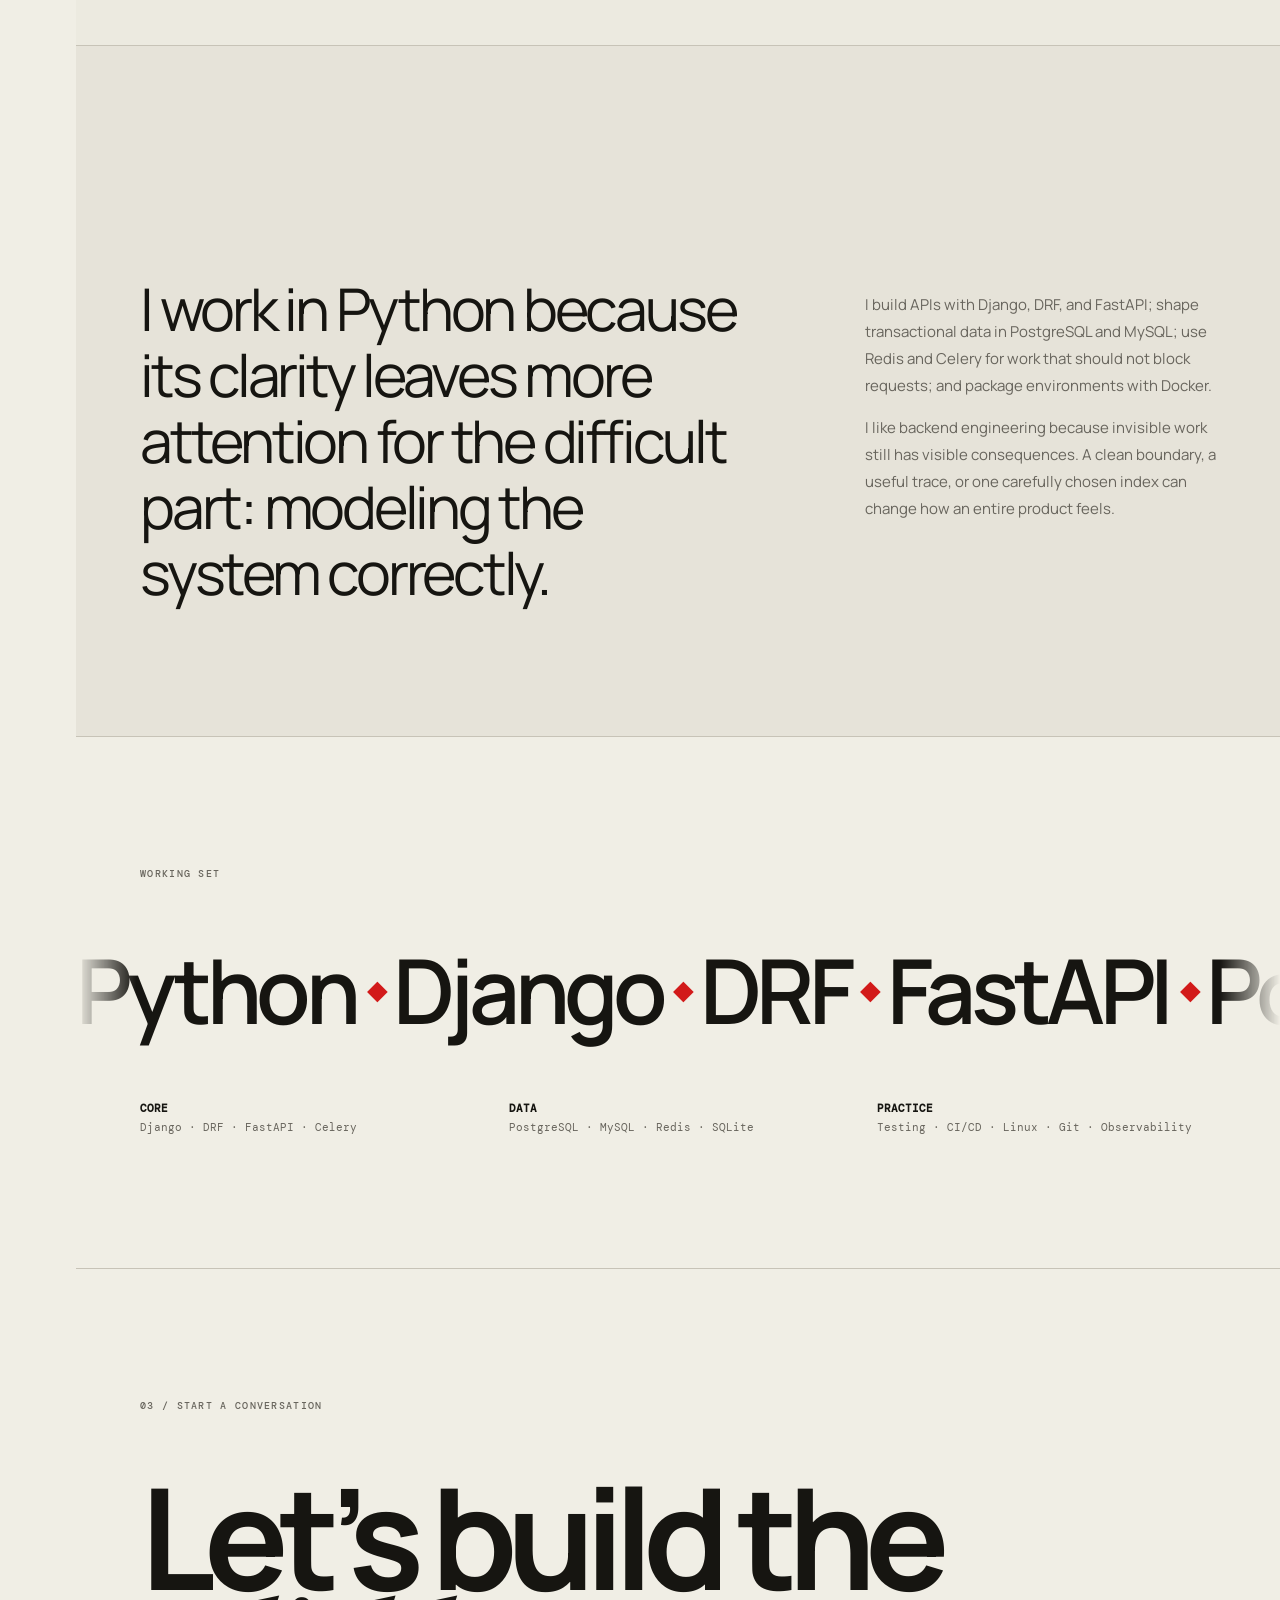
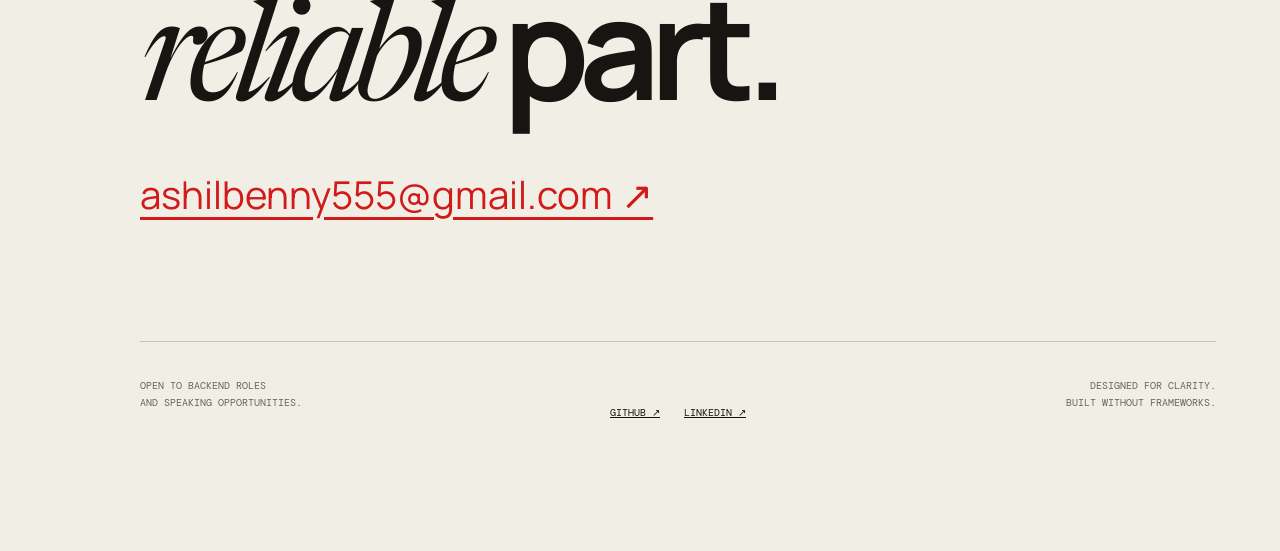
==== commit e480df15: "Project 4 Added." ====
--- a/index.html
+++ b/index.html
@@ -26,6 +26,7 @@
 <article class="case reveal"><div class="case-id"><span>Project</span><strong>01</strong><small>MULTI-TENANT API</small></div><div class="case-copy"><label>Multi-tenant</label><h3>Task management APIs</h3><p class="project-summary"><b>What it does</b>A REST API where organizations create projects, assign tasks, and manage members through admin, manager, and member roles.</p><p class="decision"><b>How it works</b>Organization-scoped querysets, role-based permissions, and object-level checks keep every request inside its tenant boundary. JWT secures the API, while <code>select_related</code> and <code>prefetch_related</code> reduce repeated database queries.</p><div class="delivery-note"><span>Delivery</span><p>Containerized with Docker and deployed on AWS EC2.</p></div><ul aria-label="Technology stack"><li>Python</li><li>Django REST Framework</li><li>PostgreSQL</li><li>JWT</li><li>Docker</li><li>AWS EC2</li></ul></div><div class="map emotion-summary" aria-label="Task management API summary"><p>API at a glance</p><div><strong>03</strong><span>User roles</span></div><div><strong>100%</strong><span>Tenant scoped</span></div><div><strong>JWT</strong><span>API authentication</span></div><small>DJANGO REST FRAMEWORK / POSTGRESQL / AWS EC2</small></div><a class="source" href="https://github.com/Ashil7/task-saas" target="_blank" rel="noreferrer">View source ↗</a></article>
 <article class="case reveal"><div class="case-id"><span>Project</span><strong>02</strong><small>COMPUTER VISION</small></div><div class="case-copy"><label>Workplace wellbeing</label><h3>IT Stress Detection System</h3><p class="project-summary"><b>What it does</b>A Django web application that captures a user’s face and classifies facial expressions into seven categories. Negative emotional patterns are used as possible indicators of stress for IT professionals—not as a medical diagnosis.</p><p class="decision"><b>How it works</b>OpenCV converts each camera frame to grayscale and locates the face with a Haar Cascade. The cropped region is resized to 48 × 48 pixels, then passed to a Keras CNN for emotion prediction. Trained weights are loaded from an H5 file, avoiding retraining at application startup.</p><div class="delivery-note"><span>Application</span><p>Django provides user and admin modules; OpenCV and Keras handle the recognition pipeline.</p></div><ul aria-label="Technology stack"><li>Python</li><li>Django</li><li>OpenCV</li><li>Keras</li><li>CNN</li><li>Haar Cascade</li></ul></div><div class="map emotion-summary" aria-label="Emotion recognition model summary"><p>Model at a glance</p><div><strong>48 × 48</strong><span>Grayscale input</span></div><div><strong>07</strong><span>Emotion classes</span></div><div><strong>.H5</strong><span>Saved model weights</span></div><small>FACIAL EMOTION RECOGNITION / KERAS CNN</small></div><a class="source" href="https://github.com/Ashil7/Stress-Detection-in-IT-Professionals" target="_blank" rel="noreferrer">View source ↗</a></article>
 <article class="case reveal"><div class="case-id"><span>Project</span><strong>03</strong><small>SENTIMENT ANALYSIS</small></div><div class="case-copy"><label>Personal wellbeing</label><h3>MoodSync</h3><p class="project-summary"><b>What it does</b>A private diary and mood-tracking web application where users create daily journal entries. Each entry is automatically analyzed and categorized as happy, sad, stressed, neutral, or excited, helping users understand their mood patterns over time.</p><p class="decision"><b>How it works</b>Django manages diary entries, user profiles, hashtags, notifications, and image or audio attachments. NLTK's VADER sentiment analyzer evaluates journal text, assigns a mood category, and powers mood-based recommendations and ongoing mood tracking.</p><div class="delivery-note"><span>Experience</span><p>Private journaling combines multimedia entries with automated sentiment insights and personalized recommendations.</p></div><ul aria-label="Technology stack"><li>Python</li><li>Django</li><li>SQLite</li><li>NLTK / VADER</li><li>HTML / CSS</li><li>Bootstrap</li><li>JavaScript</li></ul></div><div class="map emotion-summary" aria-label="MoodSync application summary"><p>App at a glance</p><div><strong>05</strong><span>Mood categories</span></div><div><h2>VADER</h2><span>Sentiment analysis</span></div><div><h3>PRIVATE</h3><span>Diary entries</span></div><small>MOOD TRACKING / JOURNALING / RECOMMENDATIONS</small></div><a class="source" href="https://github.com/Ashil7/MoodSync" target="_blank" rel="noreferrer">View GitHub ↗</a></article>
+<article class="case reveal"><div class="case-id"><span>Project</span><strong>04</strong><small>AI INCIDENT RESPONSE</small></div><div class="case-copy"><label>Evidence-backed operations</label><h3>AI Incident Copilot</h3><p class="project-summary"><b>What it does</b>A FastAPI application that turns synthetic application logs into structured, evidence-backed incident analyses, with private runbook retrieval, similar-incident search, and human-confirmed resolutions.</p><p class="decision"><b>How it works</b>Uploads are validated, redacted, parsed, and analyzed asynchronously through <code>Celery</code> and <code>Redis</code>. PostgreSQL with <code>pgvector</code> persists incident state and owner-scoped retrieval, while a provider-neutral AI layer returns schema-validated findings with evidence citations.</p><div class="delivery-note"><span>Reliability</span><p>JWT access control, audit records, persisted job progress, retries, health checks, RCA PDFs, and Docker-based release checks support safe reviewable workflows.</p></div><ul aria-label="Technology stack"><li>Python</li><li>FastAPI</li><li>PostgreSQL</li><li>pgvector</li><li>Celery / Redis</li><li>Docker</li><li>OpenAI API</li></ul></div><div class="map emotion-summary" aria-label="AI Incident Copilot summary"><p>Release at a glance</p><div><strong>220</strong><span>Passing tests</span></div><div><strong>92%</strong><span>App coverage</span></div><div><strong>RCA</strong><span>PDF reports</span></div><small>LOG ANALYSIS / RETRIEVAL / HUMAN-CONFIRMED RESOLUTION</small></div><a class="source" href="https://github.com/Ashil7/Incident-copilot" target="_blank" rel="noreferrer">View GitHub ↗</a></article>
 </section>
 <section class="method" id="about"><div class="profile reveal"><p>I work in Python because its clarity leaves more attention for the difficult part: modeling the system correctly.</p><div><p>I build APIs with Django, DRF, and FastAPI; shape transactional data in PostgreSQL and MySQL; use Redis and Celery for work that should not block requests; and package environments with Docker.</p><p>I like backend engineering because invisible work still has visible consequences. A clean boundary, a useful trace, or one carefully chosen index can change how an entire product feels.</p></div></div></section>
 <section class="toolkit reveal"><p>Working set</p><div class="marquee" tabindex="0" aria-label="Working skills and tools"><div class="marquee-track"><div class="marquee-group"><span>Python</span><i>◆</i><span>Django</span><i>◆</i><span>DRF</span><i>◆</i><span>FastAPI</span><i>◆</i><span>PostgreSQL</span><i>◆</i><span>MySQL</span><i>◆</i><span>Redis</span><i>◆</i><span>Celery</span><i>◆</i><span>Docker</span><i>◆</i><span>AWS</span><i>◆</i><span>Pytest</span><i>◆</i><span>Git</span><i>◆</i></div><div class="marquee-group" aria-hidden="true"><span>Python</span><i>◆</i><span>Django</span><i>◆</i><span>DRF</span><i>◆</i><span>FastAPI</span><i>◆</i><span>PostgreSQL</span><i>◆</i><span>MySQL</span><i>◆</i><span>Redis</span><i>◆</i><span>Celery</span><i>◆</i><span>Docker</span><i>◆</i><span>AWS</span><i>◆</i><span>Pytest</span><i>◆</i><span>Git</span><i>◆</i></div></div></div><aside><p><b>Core</b>Django · DRF · FastAPI · Celery</p><p><b>Data</b>PostgreSQL · MySQL · Redis · SQLite</p><p><b>Practice</b>Testing · CI/CD · Linux · Git · Observability</p></aside></section>
--- a/styles.css
+++ b/styles.css
@@ -28,4 +28,6 @@
 .emotion-summary{display:grid;grid-template-columns:repeat(3,1fr);grid-template-rows:auto 1fr auto;gap:12px;padding:28px}.emotion-summary>p{grid-column:1/-1;margin:0 0 8px;color:var(--signal);font:500 9px DM Mono;text-transform:uppercase;letter-spacing:.12em}.emotion-summary>div{display:flex;flex-direction:column;justify-content:center;min-width:0;padding:18px 12px;border:1px solid var(--rule);background:var(--paper);text-align:center}.emotion-summary strong{font:300 clamp(25px,3vw,43px)/1 DM Mono;letter-spacing:-.08em}.emotion-summary div span{margin-top:12px;color:var(--dim);font:500 8px/1.5 DM Mono;text-transform:uppercase}.emotion-summary>small{grid-column:1/-1;position:static!important;padding-top:12px;border-top:1px solid var(--rule);text-align:center}@media(max-width:650px){.emotion-summary{padding:18px;gap:7px}.emotion-summary>div{padding:15px 6px}.emotion-summary strong{font-size:24px}.emotion-summary div span{font-size:7px}}
 
 /* Design image galleries */
-.design-slides,.design-slide{position:absolute;inset:0}.design-slide{display:flex;align-items:center;justify-content:center;gap:30px;width:100%;height:100%;opacity:0;visibility:hidden;transition:opacity .45s ease;object-fit:cover}.design-slide.is-active{opacity:1;visibility:visible}.preview-board[data-gallery]{padding:0}.preview-board .design-slide{padding:9%}.gallery-controls{position:absolute;z-index:3;right:14px;bottom:12px;display:flex;align-items:center;gap:8px}.gallery-controls button{display:grid;place-items:center;width:38px;height:38px;padding:0;border:1px solid #ffffff66;border-radius:50%;background:#11111199;color:#fff;font-size:17px;cursor:pointer;backdrop-filter:blur(8px);transition:background .2s,border-color .2s}.gallery-controls button:hover,.gallery-controls button:focus-visible{background:var(--signal);border-color:var(--signal)}.gallery-controls button:disabled{display:none}.gallery-count{min-width:44px;color:#fff;font:500 8px DM Mono;text-align:center;text-shadow:0 1px 5px #000}.design-preview.has-one-slide .gallery-count{display:none}
+.design-slides,.design-slide{position:absolute;inset:0}.design-slide{display:flex;align-items:center;justify-content:center;gap:30px;width:100%;height:100%;opacity:0;visibility:hidden;transition:opacity .45s ease}.design-slide:is(img){display:block;object-fit:cover}.design-slide.is-active{opacity:1;visibility:visible}.preview-board[data-gallery]{padding:0}.preview-board .design-slide{padding:9%}.preview-board img.design-slide{padding:0}.gallery-controls{position:absolute;z-index:3;right:14px;bottom:12px;display:flex;align-items:center;gap:8px}.gallery-controls button{display:grid;place-items:center;width:38px;height:38px;padding:0;border:1px solid #ffffff66;border-radius:50%;background:#11111199;color:#fff;font-size:17px;cursor:pointer;backdrop-filter:blur(8px);transition:background .2s,border-color .2s}.gallery-controls button:hover,.gallery-controls button:focus-visible{background:var(--signal);border-color:var(--signal)}.gallery-controls button:disabled{display:none}.gallery-count{min-width:44px;color:#fff;font:500 8px DM Mono;text-align:center;text-shadow:0 1px 5px #000}.design-preview.has-one-slide .gallery-count{display:none}
+
+@media(max-width:650px){.design-preview{width:100%;min-height:0;aspect-ratio:4/3}.design-slide{gap:8px}.design-slide:is(img){max-width:100%;max-height:100%;object-fit:cover}.mock-window{width:88%;height:78%}.mock-sidebar{padding:14px 9px;gap:12px}.mock-sidebar b{margin-bottom:8px;font-size:11px}.mock-content{padding:14px}.mock-content h4{margin:6px 0 12px;font-size:14px}.balance{padding:10px}.balance strong{font-size:15px}.chart{height:55px;margin:10px 0}.mock-rows span{margin:6px 0;border-top-width:5px}.phone{width:105px;height:220px;padding:12px 10px;border-width:5px;border-radius:20px}.phone.two{transform:translateY(12px)}.phone h4{margin:18px 0 4px;font-size:15px}.phone>b{margin:14px 0 7px;font-size:8px}.phone>i{height:24px;margin:5px 0}.timer{margin:32px 0;font-size:20px}.phone button{padding:7px;font-size:9px}.preview-board .design-slide{padding:6%}.board-head{margin-bottom:22px}.board-head>b{font-size:16px}.board-cols>div{padding:6px}.board-cols i{height:35px;margin-top:7px}.gallery-controls{right:9px;bottom:9px;gap:5px}.gallery-controls button{width:34px;height:34px}.gallery-count{min-width:36px}.preview-label{left:9px;bottom:9px}}
